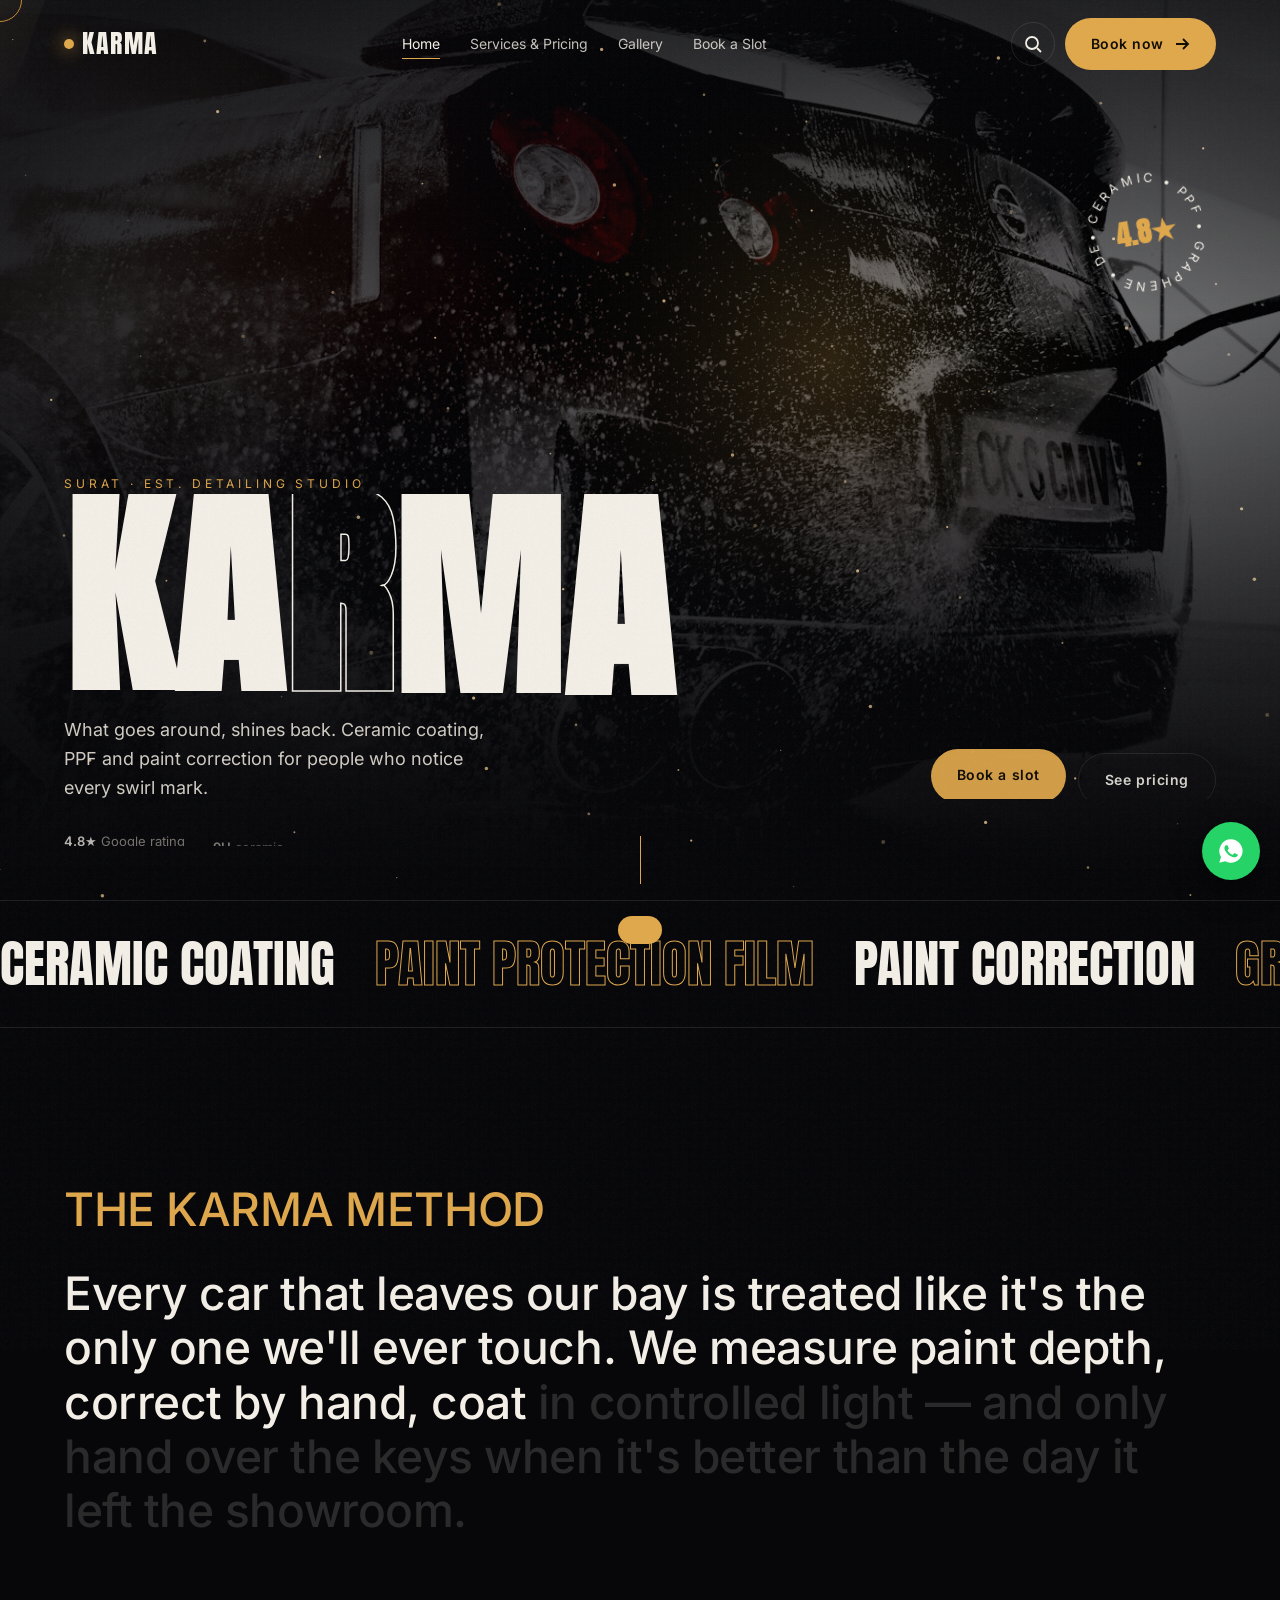
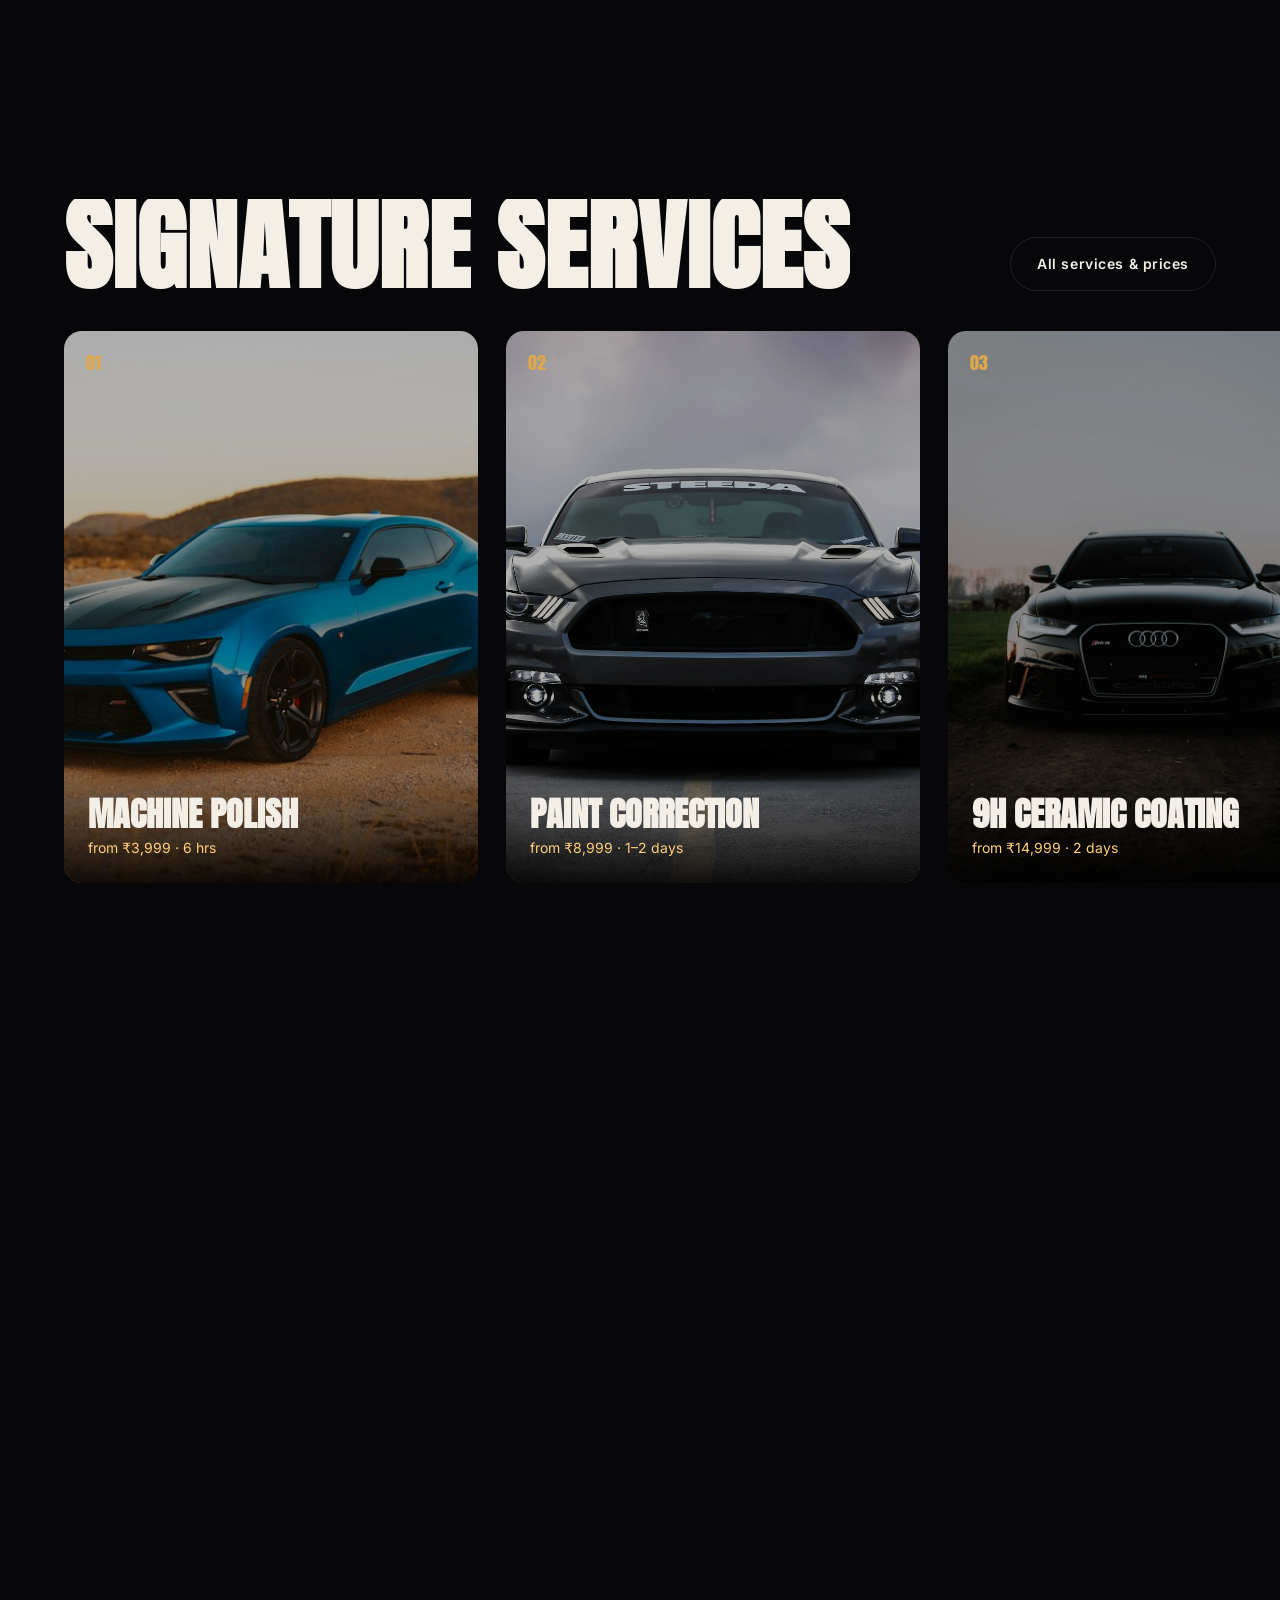
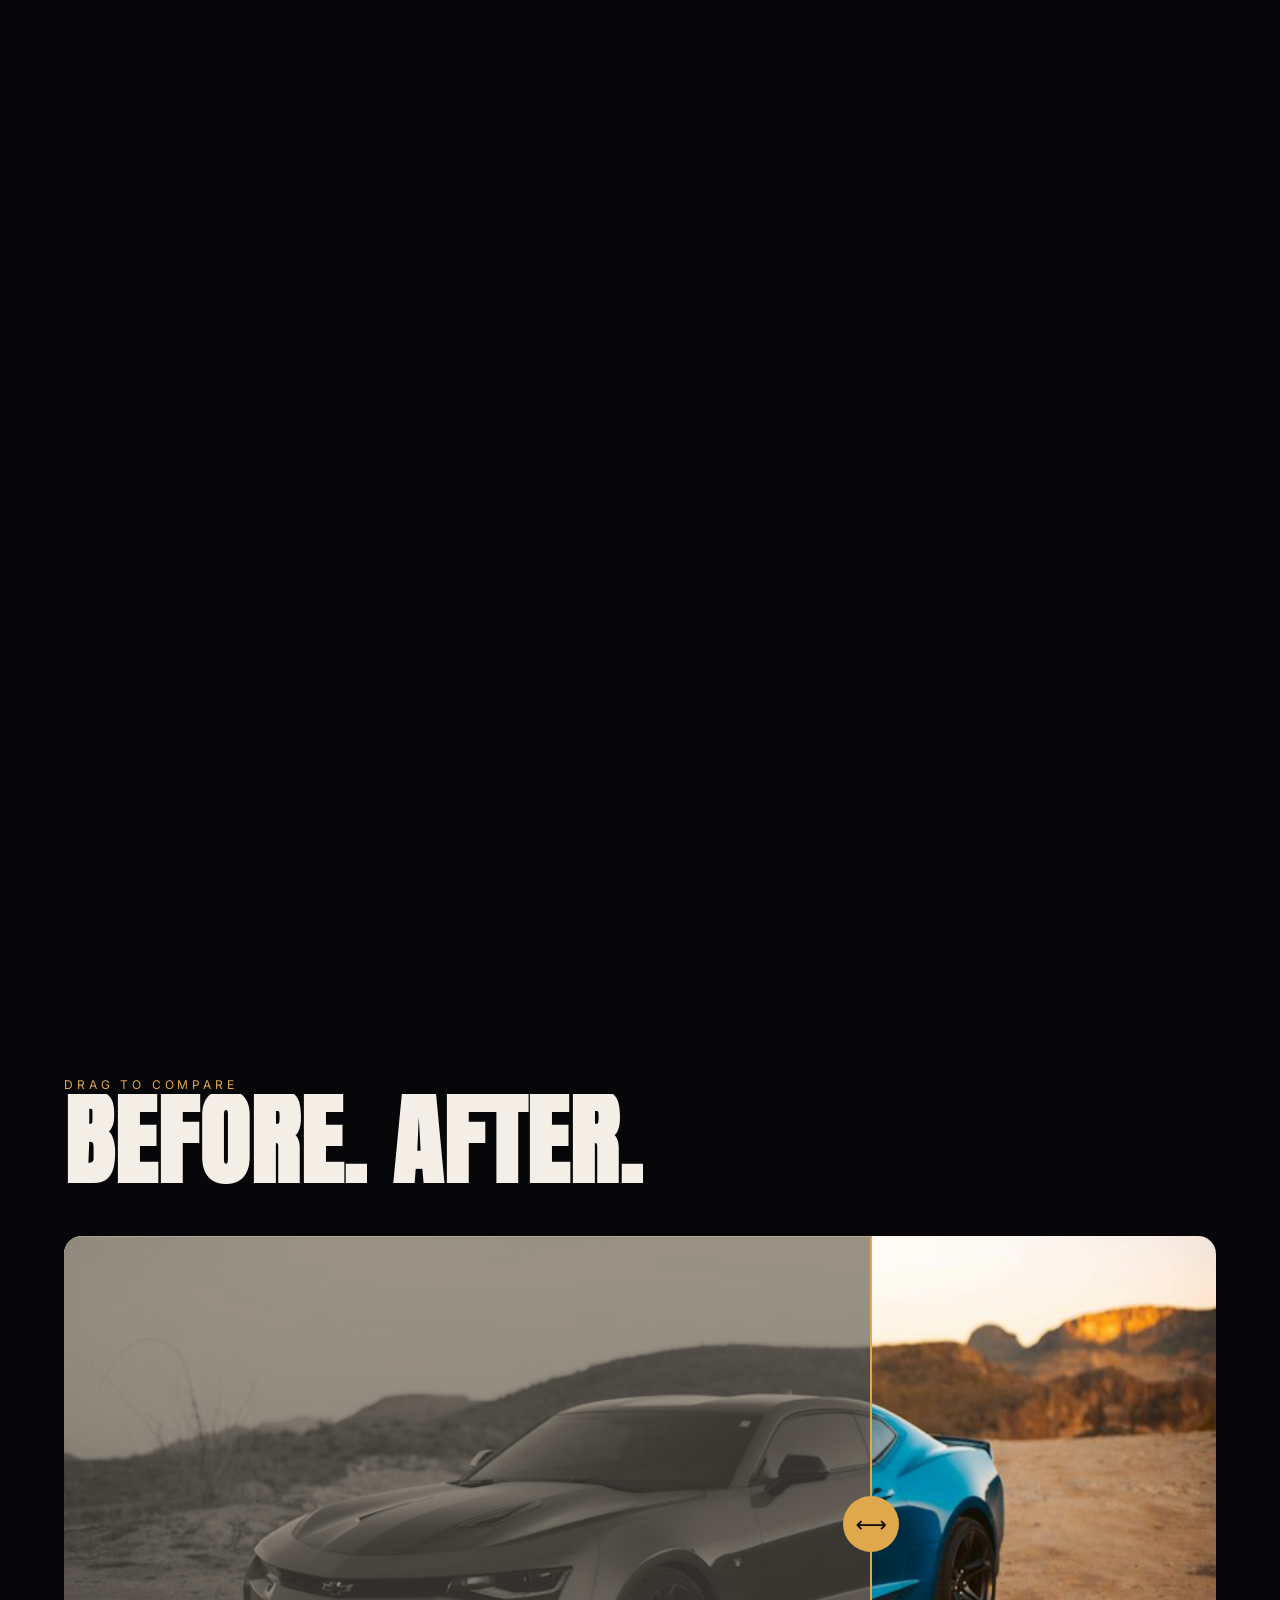
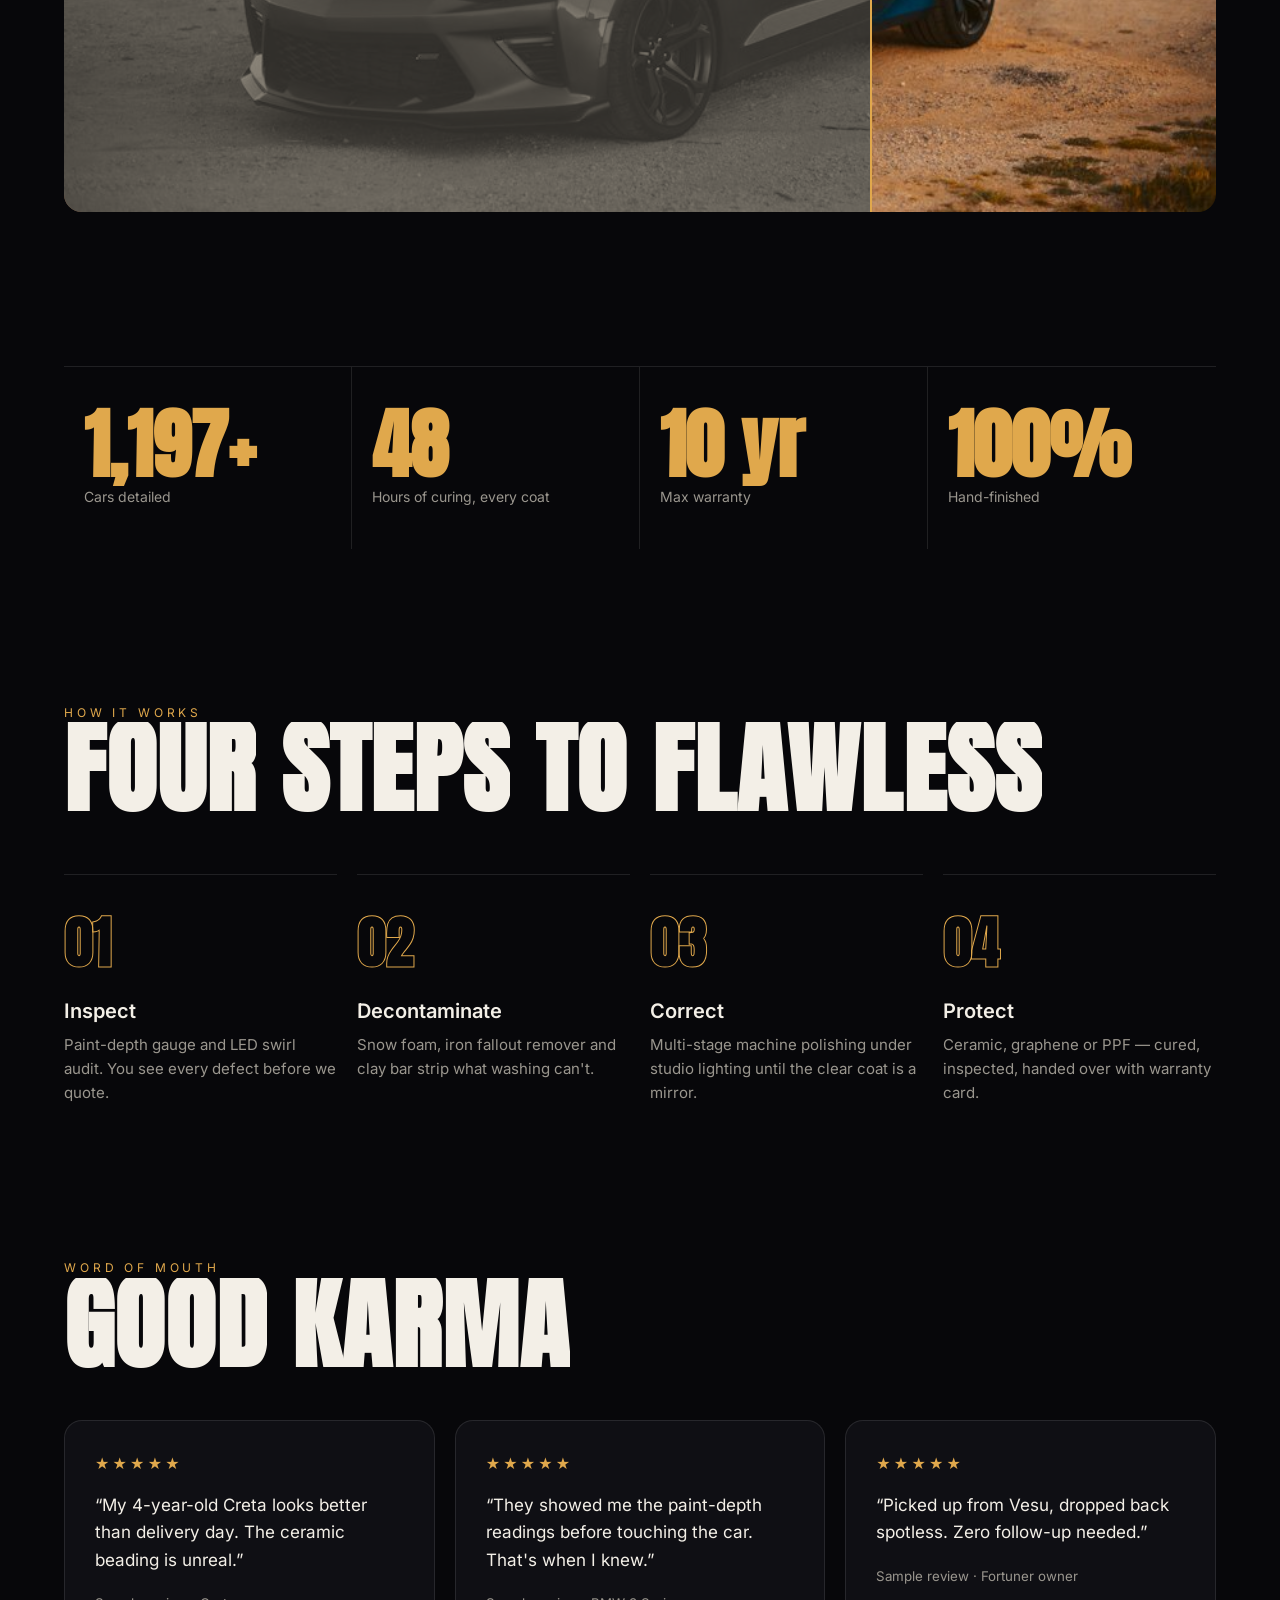
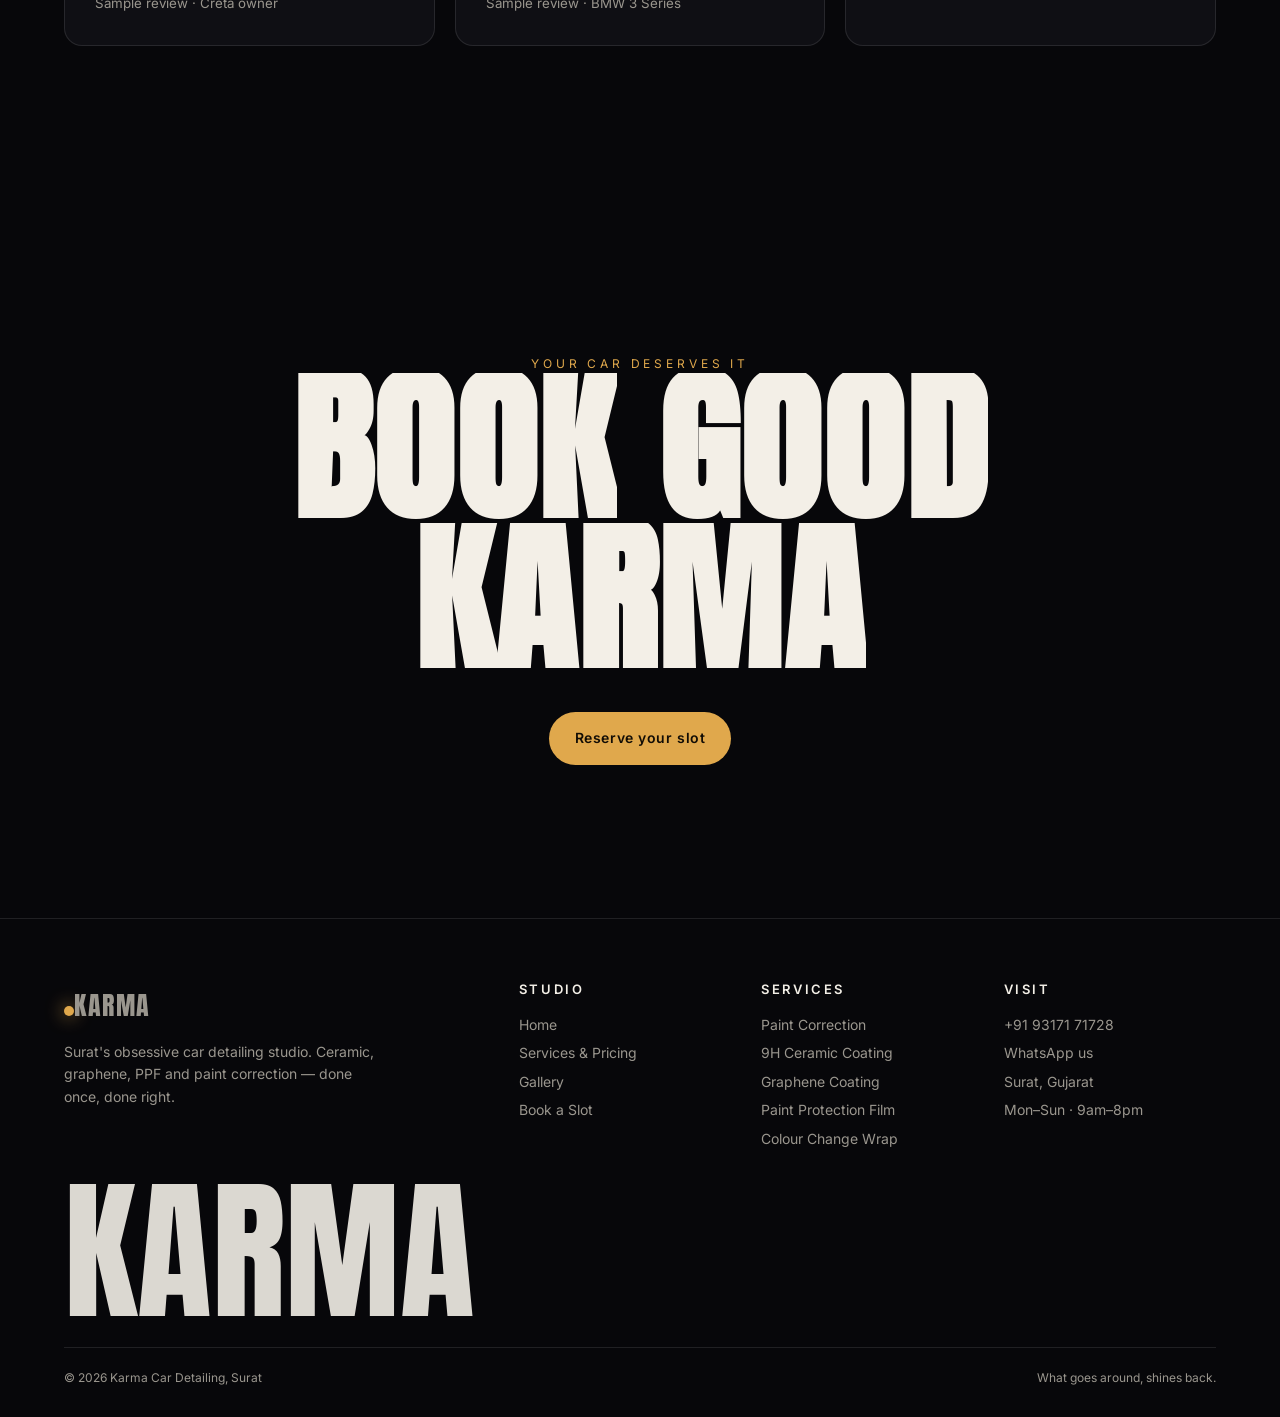
==== index.html @ 1003c15f "Karma Car Detailing demo site" ====
<!doctype html>
<html lang="en"><head><meta charset="utf-8"><meta name="viewport" content="width=device-width,initial-scale=1">
<title>Karma Car Detailing — Ceramic, PPF & Paint Correction in Surat</title>
<meta name="description" content="Surat's premium car detailing studio: ceramic & graphene coating, PPF, paint correction, interior deep clean. Book on WhatsApp.">
<link rel="preload" href="fonts/anton-400.woff2" as="font" type="font/woff2" crossorigin>
<link rel="stylesheet" href="css/style.css"></head>
<body>
<div class="loader"><div class="count">0</div><div class="bar"></div></div>
<main>
<section class="hero">
  <div class="hero-media"><img src="img/hero.jpg" alt="Car being foam-washed at Karma studio"></div>
  <canvas id="sweep"></canvas>
  <div class="badge"><svg viewBox="0 0 100 100"><defs><path id="c" d="M50 50m-38 0a38 38 0 1 1 76 0a38 38 0 1 1-76 0"/></defs><text font-size="9.4" letter-spacing="2.6" fill="#f3efe7"><textPath href="#c">• CERAMIC • PPF • GRAPHENE • DETAILING </textPath></text></svg><b>4.8★</b></div>
  <div class="hero-in">
    <div class="hero-tag"><span class="eyebrow">Surat · Est. Detailing Studio</span></div>
    <h1 class="display" aria-label="Karma"><span class="ch">K</span><span class="ch">A</span><span class="ch o">R</span><span class="ch">M</span><span class="ch">A</span></h1>
    <div class="hero-row">
      <div class="hero-tag"><p>What goes around, shines back. Ceramic coating, PPF and paint correction for people who notice every swirl mark.</p></div>
      <div class="hero-tag" style="display:flex;gap:12px;flex-wrap:wrap"><a class="btn" href="book.html"><span>Book a slot</span></a><a class="btn ghost" href="services.html"><span>See pricing</span></a></div>
    </div>
    <div class="meta hero-tag" style="margin-top:26px"><span><b>4.8★</b> Google rating</span><span><b>9H</b> ceramic</span><span><b>10-yr</b> PPF warranty</span><span><b>Pick-up</b> across Surat</span></div>
  </div>
  <div class="scrollcue"></div>
</section>

<div class="marq" aria-hidden="true"><div><span>Ceramic coating</span><span>Paint protection film</span><span>Paint correction</span><span>Graphene</span><span>Interior detail</span><span>Ceramic coating</span><span>Paint protection film</span><span>Paint correction</span><span>Graphene</span><span>Interior detail</span></div></div>

<section class="sec mani">
  <p class="eyebrow" style="margin-bottom:30px">The Karma method</p>
  <p id="mani">Every car that leaves our bay is treated like it's the only one we'll ever touch. We measure paint depth, correct by hand, coat in controlled light — and only hand over the keys when it's better than the day it left the showroom.</p>
</section>

<section class="hs" id="hs">
  <div class="hs-head"><h2 class="display h2 split">Signature services</h2><a class="btn ghost" href="services.html"><span>All services & prices</span></a></div>
  <div class="hs-track" id="track"></div>
</section>

<section class="sec">
  <p class="eyebrow">Drag to compare</p>
  <h2 class="display h2 split">Before. After.</h2>
  <div class="ba"><img src="img/s-polish.jpg" alt="After detailing"><img class="before" src="img/s-polish.jpg" alt="Before detailing"><span class="lb" style="left:18px">Before</span><span class="lb" style="right:18px">After</span><div class="handle"></div></div>
</section>

<section class="wrap"><div class="stats">
  <div><b data-count="1200" data-suf="+">0</b><span>Cars detailed</span></div>
  <div><b data-count="48" data-suf="">0</b><span>Hours of curing, every coat</span></div>
  <div><b data-count="10" data-suf=" yr">0</b><span>Max warranty</span></div>
  <div><b data-count="100" data-suf="%">0</b><span>Hand-finished</span></div>
</div></section>

<section class="sec">
  <p class="eyebrow">How it works</p><h2 class="display h2 split">Four steps to flawless</h2>
  <div class="steps">
    <div class="step"><b>01</b><h4>Inspect</h4><p>Paint-depth gauge and LED swirl audit. You see every defect before we quote.</p></div>
    <div class="step"><b>02</b><h4>Decontaminate</h4><p>Snow foam, iron fallout remover and clay bar strip what washing can't.</p></div>
    <div class="step"><b>03</b><h4>Correct</h4><p>Multi-stage machine polishing under studio lighting until the clear coat is a mirror.</p></div>
    <div class="step"><b>04</b><h4>Protect</h4><p>Ceramic, graphene or PPF — cured, inspected, handed over with warranty card.</p></div>
  </div>
</section>

<section class="sec" style="padding-top:0">
  <p class="eyebrow">Word of mouth</p><h2 class="display h2 split">Good karma</h2>
  <div class="revs">
    <div class="rev reveal"><div class="st">★★★★★</div><p>“My 4-year-old Creta looks better than delivery day. The ceramic beading is unreal.”</p><small>Sample review · Creta owner</small></div>
    <div class="rev reveal"><div class="st">★★★★★</div><p>“They showed me the paint-depth readings before touching the car. That's when I knew.”</p><small>Sample review · BMW 3 Series</small></div>
    <div class="rev reveal"><div class="st">★★★★★</div><p>“Picked up from Vesu, dropped back spotless. Zero follow-up needed.”</p><small>Sample review · Fortuner owner</small></div>
  </div>
</section>

<section class="sec cta"><p class="eyebrow">Your car deserves it</p><h2 class="display h2 split">Book good karma</h2><a class="btn" href="book.html"><span>Reserve your slot</span></a></section>
</main>
<script src="js/gsap.min.js"></script><script src="js/ScrollTrigger.min.js"></script><script src="js/lenis.min.js"></script><script src="js/app.js"></script>
<script>
// services track
$("#track").innerHTML = SVC.slice(2, 9).map((s, i) => `<a class="card" href="services.html#${s.id}"><img src="img/${s.img}.jpg" alt="${s.name}" loading="lazy"><span class="n">0${i + 1}</span><div class="cap"><h3>${s.name}</h3><div class="p">from ${inr(s.p[0])} · ${s.time}</div></div></a>`).join("");

// manifesto words light up on scroll
gsap.to(splitWords($("#mani")), { opacity: 1, stagger: .05, ease: "none", scrollTrigger: { trigger: "#mani", start: "top 80%", end: "bottom 45%", scrub: true } });
// process lines fill
$$(".step").forEach(s => gsap.to(s, { "--p": "100%", ease: "none", scrollTrigger: { trigger: s, start: "top 85%", end: "top 55%", scrub: true } }));
// horizontal pin on desktop
ScrollTrigger.matchMedia({ "(min-width:801px)": () => {
  const t = $("#track");
  gsap.to(t, { x: () => -(t.scrollWidth - innerWidth + 72), ease: "none", scrollTrigger: { trigger: "#hs", pin: true, scrub: 1, end: () => "+=" + t.scrollWidth, invalidateOnRefresh: true } });
}});

// light-sweep canvas: a moving specular beam + cursor-reactive spark field (deterministic seeds)
const cv = $("#sweep"), cx = cv.getContext("2d");
let W, H, mx = .65, my = .4; const P = [];
for (let i = 0; i < 90; i++) P.push({ x: (i * 97 % 100) / 100, y: (i * 61 % 100) / 100, s: .3 + (i * 37 % 10) / 10, v: .0004 + (i % 7) * .00012 });
const size = () => { W = cv.width = cv.offsetWidth * devicePixelRatio; H = cv.height = cv.offsetHeight * devicePixelRatio; };
size(); addEventListener("resize", size);
addEventListener("pointermove", e => { mx = e.clientX / innerWidth; my = e.clientY / innerHeight; });
let tt = 0, heroOn = true;
ScrollTrigger.create({ trigger: ".hero", start: "top top", end: "bottom top", onToggle: s => heroOn = s.isActive });
(function draw() {
  requestAnimationFrame(draw); if (!heroOn) return; tt += 1;
  cx.clearRect(0, 0, W, H);
  const bx = ((tt * .0025) % 1.6 - .3) * W; // beam sweeps across like a studio light bar
  const g = cx.createLinearGradient(bx - W * .15, 0, bx + W * .15, H * .3);
  g.addColorStop(0, "#0000"); g.addColorStop(.5, "#ffd99a30"); g.addColorStop(1, "#0000");
  cx.fillStyle = g; cx.save(); cx.translate(bx, 0); cx.transform(1, 0, -.35, 1, 0, 0); cx.fillRect(-W * .12, 0, W * .24, H); cx.restore();
  const r = cx.createRadialGradient(mx * W, my * H, 0, mx * W, my * H, W * .25);
  r.addColorStop(0, "#e0a84c33"); r.addColorStop(1, "#0000"); cx.fillStyle = r; cx.fillRect(0, 0, W, H);
  P.forEach(p => {
    p.y -= p.v; if (p.y < 0) p.y = 1;
    const dx = p.x - mx, dy = p.y - my, d = Math.hypot(dx, dy), push = d < .15 ? (.15 - d) * .02 : 0;
    p.x += dx / (d || 1) * push; if (p.x < 0 || p.x > 1) p.x = (p.x + 1) % 1;
    cx.fillStyle = `rgba(255,214,150,${.25 + .5 * Math.abs(Math.sin(tt * .02 + p.s * 9))})`;
    cx.beginPath(); cx.arc(p.x * W, p.y * H, p.s * 1.6 * devicePixelRatio, 0, 7); cx.fill();
  });
})();

// preloader → hero intro
const c = { v: 0 }, intro = gsap.timeline({ paused: true });
intro.to(".loader", { yPercent: -100, duration: 1, ease: "expo.inOut" })
  .to(".hero-media img", { scale: 1.05, duration: 2.2, ease: "expo.out" }, "<.2")
  .from(".hero h1 .ch", { yPercent: 110, duration: 1.3, stagger: .08, ease: "expo.out" }, "<.3")
  .from(".hero-tag>*", { yPercent: 120, opacity: 0, duration: 1, stagger: .1, ease: "expo.out" }, "<.4")
  .from(".badge", { scale: 0, rotate: -180, duration: 1.2, ease: "back.out(1.6)" }, "<.2");
let seen; try { seen = sessionStorage.k } catch {}
if (reduce || seen) { gsap.set(".loader", { display: "none" }); intro.progress(1); }
else gsap.to(c, { v: 100, duration: 1.6, ease: "power2.inOut", onUpdate: () => { $(".count").textContent = Math.round(c.v); $(".bar").style.width = c.v + "%"; }, onComplete: () => { try { sessionStorage.k = 1 } catch {} intro.play(); } });
// scroll: hero parallax + title split apart
gsap.to(".hero-media img", { yPercent: 18, ease: "none", scrollTrigger: { trigger: ".hero", start: "top top", end: "bottom top", scrub: true } });
gsap.to(".hero h1 .ch", { y: i => -innerHeight * (.04 + i * .03), ease: "none", scrollTrigger: { trigger: ".hero", start: "top top", end: "bottom top", scrub: true } });
</script>
</body></html>
---- css/style.css ----
@font-face{font-family:Anton;src:url(../fonts/anton-400.woff2) format("woff2");font-display:swap}
@font-face{font-family:Inter;src:url(../fonts/inter-400.woff2) format("woff2");font-weight:400;font-display:swap}
@font-face{font-family:Inter;src:url(../fonts/inter-500.woff2) format("woff2");font-weight:500;font-display:swap}
@font-face{font-family:Inter;src:url(../fonts/inter-600.woff2) format("woff2");font-weight:600;font-display:swap}
:root{--bg:#07070a;--bg2:#0f0f14;--line:#ffffff1a;--ink:#f3efe7;--mute:#9a968e;--gold:#e0a84c;--gold2:#ffcf7a;--r:18px;--pad:clamp(16px,5vw,72px)}
*{box-sizing:border-box;margin:0;padding:0}
html{overflow-x:clip;background:var(--bg)}
body{background:var(--bg);color:var(--ink);font:400 16px/1.6 Inter,system-ui,sans-serif;-webkit-font-smoothing:antialiased}
a{color:inherit;text-decoration:none}img{display:block;max-width:100%}
button,input,select,textarea{font:inherit;color:inherit}
.display{font-family:Anton,Impact,sans-serif;text-transform:uppercase;line-height:.9;letter-spacing:.01em}
.eyebrow{font-size:12px;letter-spacing:.32em;text-transform:uppercase;color:var(--gold)}
.gold{color:var(--gold)}
.wrap{padding:0 var(--pad)}
section{position:relative}
.sec{padding:clamp(80px,12vw,160px) var(--pad)}
.h2{font-size:clamp(44px,8vw,120px)}
/* grain */
body:after{content:"";position:fixed;inset:-50%;pointer-events:none;z-index:90;opacity:.06;background-image:url("data:image/svg+xml,%3Csvg xmlns='http://www.w3.org/2000/svg' width='160' height='160'%3E%3Cfilter id='n'%3E%3CfeTurbulence baseFrequency='.9' numOctaves='2'/%3E%3C/filter%3E%3Crect width='100%25' height='100%25' filter='url(%23n)'/%3E%3C/svg%3E");animation:grain 1s steps(4) infinite}
@keyframes grain{25%{transform:translate(-3%,2%)}50%{transform:translate(2%,-3%)}75%{transform:translate(-2%,-1%)}}
/* preloader */
.loader{position:fixed;inset:0;z-index:200;background:var(--bg);display:grid;place-items:center}
.loader .count{font-family:Anton;font-size:clamp(80px,18vw,240px);color:var(--gold)}
.loader .bar{position:absolute;left:0;bottom:0;height:3px;width:0;background:var(--gold)}
/* cursor */
.cursor{position:fixed;left:0;top:0;width:44px;height:44px;margin:-22px 0 0 -22px;border:1px solid var(--gold);border-radius:50%;pointer-events:none;z-index:150;transition:width .3s,height .3s,margin .3s,background .3s;mix-blend-mode:difference}
.cursor.big{width:90px;height:90px;margin:-45px 0 0 -45px;background:var(--gold)}
@media (hover:none){.cursor{display:none}}
/* header */
.hdr{position:fixed;inset:0 0 auto;z-index:100;display:flex;align-items:center;justify-content:space-between;padding:18px var(--pad);transition:background .4s,padding .4s}
.hdr.solid{background:#07070acc;backdrop-filter:blur(14px);padding-top:12px;padding-bottom:12px;border-bottom:1px solid var(--line)}
.logo{font-family:Anton;font-size:26px;letter-spacing:.06em;display:flex;gap:8px;align-items:center}
.logo i{display:inline-block;width:10px;height:10px;border-radius:50%;background:var(--gold);box-shadow:0 0 18px var(--gold)}
.nav{display:flex;gap:30px;font-size:14px}
.nav a{position:relative;opacity:.8}.nav a:hover,.nav a.on{opacity:1}
.nav a:after{content:"";position:absolute;left:0;bottom:-4px;height:1px;width:100%;background:var(--gold);transform:scaleX(0);transform-origin:right;transition:transform .4s}
.nav a:hover:after,.nav a.on:after{transform:scaleX(1);transform-origin:left}
.hdr-r{display:flex;gap:10px;align-items:center}
.icon-btn{width:44px;height:44px;border-radius:50%;border:1px solid var(--line);background:none;display:grid;place-items:center;cursor:pointer;transition:border-color .3s}
.icon-btn:hover{border-color:var(--gold)}
.btn{display:inline-flex;align-items:center;gap:10px;padding:15px 26px;border-radius:99px;background:var(--gold);color:#120d05;font-weight:600;font-size:14px;letter-spacing:.04em;border:0;cursor:pointer;position:relative;overflow:hidden;white-space:nowrap}
.btn:before{content:"";position:absolute;inset:0;background:var(--ink);transform:translateY(101%);transition:transform .45s cubic-bezier(.7,0,.2,1);border-radius:inherit}
.btn:hover:before{transform:none}.btn span,.btn svg{position:relative}
.btn.ghost{background:none;color:var(--ink);border:1px solid var(--line)}
.btn.ghost:before{background:var(--gold)}.btn.ghost:hover{color:#120d05}
.burger{display:none}
@media(max-width:900px){.nav,.hdr-r .btn{display:none}.burger{display:grid}}
/* mobile menu */
.menu{position:fixed;inset:0;z-index:120;background:var(--bg2);clip-path:circle(0 at calc(100% - 40px) 40px);transition:clip-path .8s cubic-bezier(.7,0,.2,1);display:flex;flex-direction:column;justify-content:center;padding:var(--pad);gap:6px}
.menu.open{clip-path:circle(150% at calc(100% - 40px) 40px)}
.menu a{font-family:Anton;font-size:clamp(48px,13vw,90px);text-transform:uppercase;line-height:1.05}
.menu a:hover{color:var(--gold)}
.menu .x{position:absolute;top:18px;right:var(--pad)}
/* search */
.search{position:fixed;inset:0;z-index:130;background:#07070af2;backdrop-filter:blur(10px);display:none;padding:12vh var(--pad) 40px}
.search.open{display:block}
.search input{width:100%;background:none;border:0;border-bottom:1px solid var(--gold);font-family:Anton;font-size:clamp(32px,6vw,72px);text-transform:uppercase;padding:10px 0;outline:0}
.search ul{list-style:none;margin-top:30px;max-height:60vh;overflow:auto}
.search li a{display:flex;justify-content:space-between;gap:20px;padding:18px 0;border-bottom:1px solid var(--line)}
.search li a:hover,.search li a.sel{color:var(--gold)}
.search small{color:var(--mute)}
.search .x{position:absolute;top:24px;right:var(--pad)}
/* hero */
.hero{height:100svh;min-height:640px;overflow:hidden;display:flex;align-items:flex-end;padding:0 var(--pad) clamp(28px,6vh,64px)}
.hero-media{position:absolute;inset:0}
.hero-media img{width:100%;height:100%;object-fit:cover;transform:scale(1.25);filter:grayscale(.4) brightness(.55) contrast(1.15)}
.hero-media:after{content:"";position:absolute;inset:0;background:linear-gradient(180deg,#07070a99,transparent 35%,#07070a 98%),radial-gradient(ellipse at 70% 40%,transparent,#07070acc 75%)}
#sweep{position:absolute;inset:0;width:100%;height:100%;mix-blend-mode:screen;pointer-events:none}
.hero-in{position:relative;width:100%}
.hero h1{font-size:clamp(64px,17.5vw,300px);display:flex;overflow:hidden}
.hero h1 .ch{display:inline-block}
.hero h1 .ch.o{-webkit-text-stroke:1.5px var(--ink);color:transparent}
.hero-row{display:flex;justify-content:space-between;align-items:flex-end;gap:30px;flex-wrap:wrap;margin-top:18px}
.hero-row p{max-width:440px;color:#d8d3ca;font-size:clamp(15px,1.4vw,18px)}
.hero-tag{overflow:hidden}.hero-tag>*{display:block}
.badge{position:absolute;right:var(--pad);top:18vh;width:140px;height:140px}
.badge svg{width:100%;height:100%;animation:spin 14s linear infinite}
.badge b{position:absolute;inset:0;display:grid;place-items:center;font-family:Anton;font-size:30px;color:var(--gold)}
@keyframes spin{to{transform:rotate(360deg)}}
.scrollcue{position:absolute;left:50%;bottom:16px;width:1px;height:48px;background:var(--line);overflow:hidden}
.scrollcue:after{content:"";position:absolute;inset:0;background:var(--gold);animation:cue 1.8s infinite}
@keyframes cue{0%{transform:translateY(-100%)}100%{transform:translateY(100%)}}
.meta{display:flex;gap:28px;font-size:13px;color:var(--mute);flex-wrap:wrap}
.meta b{color:var(--ink);font-weight:600}
@media(max-width:700px){.badge{width:96px;height:96px;top:14vh}.badge b{font-size:20px}}
/* marquee */
.marq{border-block:1px solid var(--line);overflow:hidden;padding:22px 0;white-space:nowrap}
.marq div{display:inline-flex;gap:40px;font-family:Anton;font-size:clamp(28px,4vw,56px);text-transform:uppercase;animation:mq 30s linear infinite}
.marq div span:nth-child(even){color:transparent;-webkit-text-stroke:1px var(--gold)}
@keyframes mq{to{transform:translateX(-50%)}}
/* split text */
.split .w{display:inline-block;overflow:hidden;vertical-align:top}.split .w>span{display:inline-block}
/* manifesto */
.mani p{font-size:clamp(26px,3.6vw,54px);line-height:1.18;max-width:1200px;font-weight:500;letter-spacing:-.01em}
.mani .w>span{opacity:.15}
/* horizontal services */
.hs{height:100svh;overflow:hidden;display:flex;flex-direction:column;justify-content:center}
.hs-track{display:flex;gap:28px;padding-left:var(--pad);width:max-content}
.card{width:min(78vw,420px,46vh);flex:none;border-radius:var(--r);overflow:hidden;position:relative;aspect-ratio:3/4;background:var(--bg2)}
.card img{width:100%;height:100%;object-fit:cover;transition:transform 1s cubic-bezier(.2,.7,.2,1);filter:brightness(.7)}
.card:hover img{transform:scale(1.08)}
.card .cap{position:absolute;inset:auto 0 0;padding:24px;background:linear-gradient(transparent,#000d)}
.card h3{font-family:Anton;font-size:34px;text-transform:uppercase;line-height:1}
.card .n{position:absolute;top:18px;left:22px;font-family:Anton;color:var(--gold);font-size:18px}
.card .p{color:var(--gold2);font-size:14px;margin-top:6px}
.hs-head{display:flex;justify-content:space-between;align-items:flex-end;padding:0 var(--pad) 40px;gap:20px;flex-wrap:wrap}
@media(max-width:800px){.hs{height:auto;padding:90px 0}.hs-track{overflow-x:auto;scroll-snap-type:x mandatory;width:auto;padding-right:var(--pad)}.card{scroll-snap-align:start}}
/* before after */
.ba{position:relative;border-radius:var(--r);overflow:hidden;aspect-ratio:16/8;user-select:none;cursor:ew-resize;margin-top:50px}
.ba img{position:absolute;inset:0;width:100%;height:100%;object-fit:cover}
.ba .before{filter:grayscale(1) brightness(.55) contrast(.7) sepia(.35) blur(.6px);clip-path:inset(0 calc(100% - var(--x,50%)) 0 0)}
.ba .handle{position:absolute;top:0;bottom:0;left:var(--x,50%);width:2px;background:var(--gold)}
.ba .handle:after{content:"⟷";position:absolute;top:50%;left:50%;transform:translate(-50%,-50%);width:56px;height:56px;border-radius:50%;background:var(--gold);color:#120d05;display:grid;place-items:center;font-size:22px}
.ba .lb{position:absolute;top:18px;padding:6px 14px;border-radius:99px;background:#000a;font-size:12px;letter-spacing:.2em;text-transform:uppercase}
@media(max-width:700px){.ba{aspect-ratio:4/3}}
/* stats */
.stats{display:grid;grid-template-columns:repeat(4,1fr);border-top:1px solid var(--line)}
.stats div{padding:40px 20px;border-right:1px solid var(--line)}
.stats div:last-child{border:0}
.stats b{font-family:Anton;font-size:clamp(48px,6vw,96px);display:block;line-height:1;color:var(--gold)}
.stats span{color:var(--mute);font-size:14px}
@media(max-width:800px){.stats{grid-template-columns:1fr 1fr}.stats div:nth-child(2){border-right:0}}
/* process */
.steps{display:grid;grid-template-columns:repeat(4,1fr);gap:20px;margin-top:60px}
.step{border-top:1px solid var(--line);padding-top:24px;position:relative}
.step:before{content:"";position:absolute;top:-1px;left:0;height:1px;width:var(--p,0%);background:var(--gold)}
.step b{font-family:Anton;font-size:56px;color:transparent;-webkit-text-stroke:1px var(--gold)}
.step h4{font-size:20px;margin:6px 0}.step p{color:var(--mute);font-size:15px}
@media(max-width:900px){.steps{grid-template-columns:1fr 1fr}}@media(max-width:520px){.steps{grid-template-columns:1fr}}
/* reviews */
.revs{display:grid;grid-template-columns:repeat(3,1fr);gap:20px;margin-top:50px}
.rev{background:var(--bg2);border:1px solid var(--line);border-radius:var(--r);padding:30px}
.rev .st{color:var(--gold);letter-spacing:.2em}.rev p{margin:16px 0;font-size:17px}.rev small{color:var(--mute)}
@media(max-width:900px){.revs{grid-template-columns:1fr}}
/* cta */
.cta{text-align:center;overflow:hidden}
.cta .h2{font-size:clamp(56px,13vw,220px)}
.cta .btn{margin-top:40px}
/* footer */
.ftr{border-top:1px solid var(--line);padding:60px var(--pad) 30px;display:grid;grid-template-columns:2fr 1fr 1fr 1fr;gap:30px;font-size:14px;color:var(--mute)}
.ftr h5{color:var(--ink);font-size:13px;letter-spacing:.2em;text-transform:uppercase;margin-bottom:14px}
.ftr a{display:block;margin:6px 0}.ftr a:hover{color:var(--gold)}
.ftr .big{font-family:Anton;font-size:clamp(60px,12vw,180px);color:var(--ink);line-height:.85;grid-column:1/-1;opacity:.9}
.ftr .bot{grid-column:1/-1;display:flex;justify-content:space-between;flex-wrap:wrap;gap:10px;border-top:1px solid var(--line);padding-top:20px;font-size:12px}
@media(max-width:800px){.ftr{grid-template-columns:1fr 1fr}}
/* page hero */
.phero{padding:clamp(140px,22vh,220px) var(--pad) 60px}
.phero h1{font-size:clamp(60px,13vw,200px)}
.phero p{max-width:560px;color:var(--mute);margin-top:20px;font-size:18px}
/* services page */
.tools{display:flex;gap:12px;flex-wrap:wrap;align-items:center;margin-bottom:40px}
.chip{padding:10px 18px;border-radius:99px;border:1px solid var(--line);background:none;cursor:pointer;font-size:14px;transition:.3s}
.chip.on,.chip:hover{background:var(--gold);color:#120d05;border-color:var(--gold)}
.tools .grow{flex:1}
.field{background:var(--bg2);border:1px solid var(--line);border-radius:12px;padding:14px 16px;width:100%;outline:0;transition:border-color .3s}
.field:focus{border-color:var(--gold)}
.svc{display:grid;grid-template-columns:120px 1.2fr 2fr auto;gap:30px;align-items:center;padding:30px 0;border-bottom:1px solid var(--line);position:relative}
.svc img{width:120px;height:90px;object-fit:cover;border-radius:10px}
.svc h3{font-family:Anton;font-size:clamp(28px,3vw,42px);text-transform:uppercase;line-height:1}
.svc .tag{font-size:12px;color:var(--gold);letter-spacing:.2em;text-transform:uppercase}
.svc p{color:var(--mute);font-size:15px}
.svc .pr{text-align:right}.svc .pr b{font-family:Anton;font-size:30px;display:block}
.svc .pr small{color:var(--mute);font-size:12px}
@media(max-width:800px){.svc{grid-template-columns:90px 1fr}.svc img{width:90px;height:90px}.svc p,.svc .pr{grid-column:1/-1;text-align:left}}
.sizes{display:inline-flex;border:1px solid var(--line);border-radius:99px;padding:4px}
.sizes button{border:0;background:none;padding:8px 16px;border-radius:99px;cursor:pointer;font-size:13px}
.sizes button.on{background:var(--ink);color:var(--bg)}
.empty{padding:40px 0;color:var(--mute);display:none}
/* packages */
.pk{display:grid;grid-template-columns:repeat(3,1fr);gap:20px;margin-top:50px}
.pkg{border:1px solid var(--line);border-radius:var(--r);padding:34px;background:var(--bg2);display:flex;flex-direction:column;gap:14px}
.pkg.hot{border-color:var(--gold);background:linear-gradient(160deg,#2a1d0a,var(--bg2) 60%)}
.pkg h3{font-family:Anton;font-size:40px;text-transform:uppercase}
.pkg b{font-family:Anton;font-size:52px;color:var(--gold);line-height:1}
.pkg ul{list-style:none;color:var(--mute);font-size:15px;flex:1}.pkg li{padding:8px 0;border-bottom:1px solid var(--line)}
.pkg li:before{content:"✦ ";color:var(--gold)}
@media(max-width:900px){.pk{grid-template-columns:1fr}}
/* gallery */
.gal{columns:3 320px;column-gap:16px}
.gal figure{break-inside:avoid;margin-bottom:16px;border-radius:14px;overflow:hidden;position:relative;cursor:zoom-in}
.gal img{width:100%;transition:transform .8s}.gal figure:hover img{transform:scale(1.05)}
.gal figcaption{position:absolute;left:14px;bottom:12px;font-size:12px;letter-spacing:.2em;text-transform:uppercase;background:#000a;padding:5px 12px;border-radius:99px}
.lb{position:fixed;inset:0;z-index:140;background:#000e;display:none;place-items:center;padding:20px}
.lb.open{display:grid}.lb img{max-height:86vh;border-radius:12px}
.lb .x{position:absolute;top:20px;right:20px}
/* booking */
.book{display:grid;grid-template-columns:1.4fr 1fr;gap:40px;align-items:start}
.panel{background:var(--bg2);border:1px solid var(--line);border-radius:var(--r);padding:clamp(22px,3vw,40px)}
.prog{display:flex;gap:8px;margin-bottom:30px}.prog i{flex:1;height:3px;background:var(--line);border-radius:3px;transition:background .4s}.prog i.on{background:var(--gold)}
.stepx{display:none}.stepx.on{display:block;animation:fade .5s}
@keyframes fade{from{opacity:0;transform:translateY(14px)}}
.opts{display:grid;grid-template-columns:repeat(auto-fill,minmax(180px,1fr));gap:12px;margin:20px 0}
.opt{border:1px solid var(--line);border-radius:14px;padding:18px;cursor:pointer;transition:.3s;text-align:left;background:none}
.opt:hover{border-color:var(--gold)}.opt.on{border-color:var(--gold);background:#e0a84c1a}
.opt b{display:block;font-size:16px}.opt small{color:var(--mute)}
.grid2{display:grid;grid-template-columns:1fr 1fr;gap:14px;margin:20px 0}
.grid2 label{font-size:13px;color:var(--mute);display:flex;flex-direction:column;gap:6px}
.grid2 .full{grid-column:1/-1}
@media(max-width:900px){.book{grid-template-columns:1fr}.grid2{grid-template-columns:1fr}}
.sum{position:sticky;top:100px}
.sum .row{display:flex;justify-content:space-between;padding:12px 0;border-bottom:1px solid var(--line);font-size:15px;gap:10px}
.sum .tot{font-family:Anton;font-size:56px;color:var(--gold);line-height:1;margin-top:20px}
.nav-b{display:flex;justify-content:space-between;margin-top:20px;gap:10px}
.err{color:#ff7b6b;font-size:13px;min-height:20px}
.toast{position:fixed;left:50%;bottom:24px;transform:translate(-50%,calc(100% + 40px));background:var(--gold);color:#120d05;padding:14px 22px;border-radius:99px;font-weight:600;z-index:160;transition:transform .5s}
.toast.on{transform:translate(-50%,0)}
.wa{position:fixed;right:20px;bottom:20px;z-index:95;width:58px;height:58px;border-radius:50%;background:#25d366;display:grid;place-items:center;box-shadow:0 10px 30px #0008}
.reveal{opacity:0;transform:translateY(40px)}
@media (prefers-reduced-motion:reduce){*{animation:none!important}.reveal{opacity:1;transform:none}}
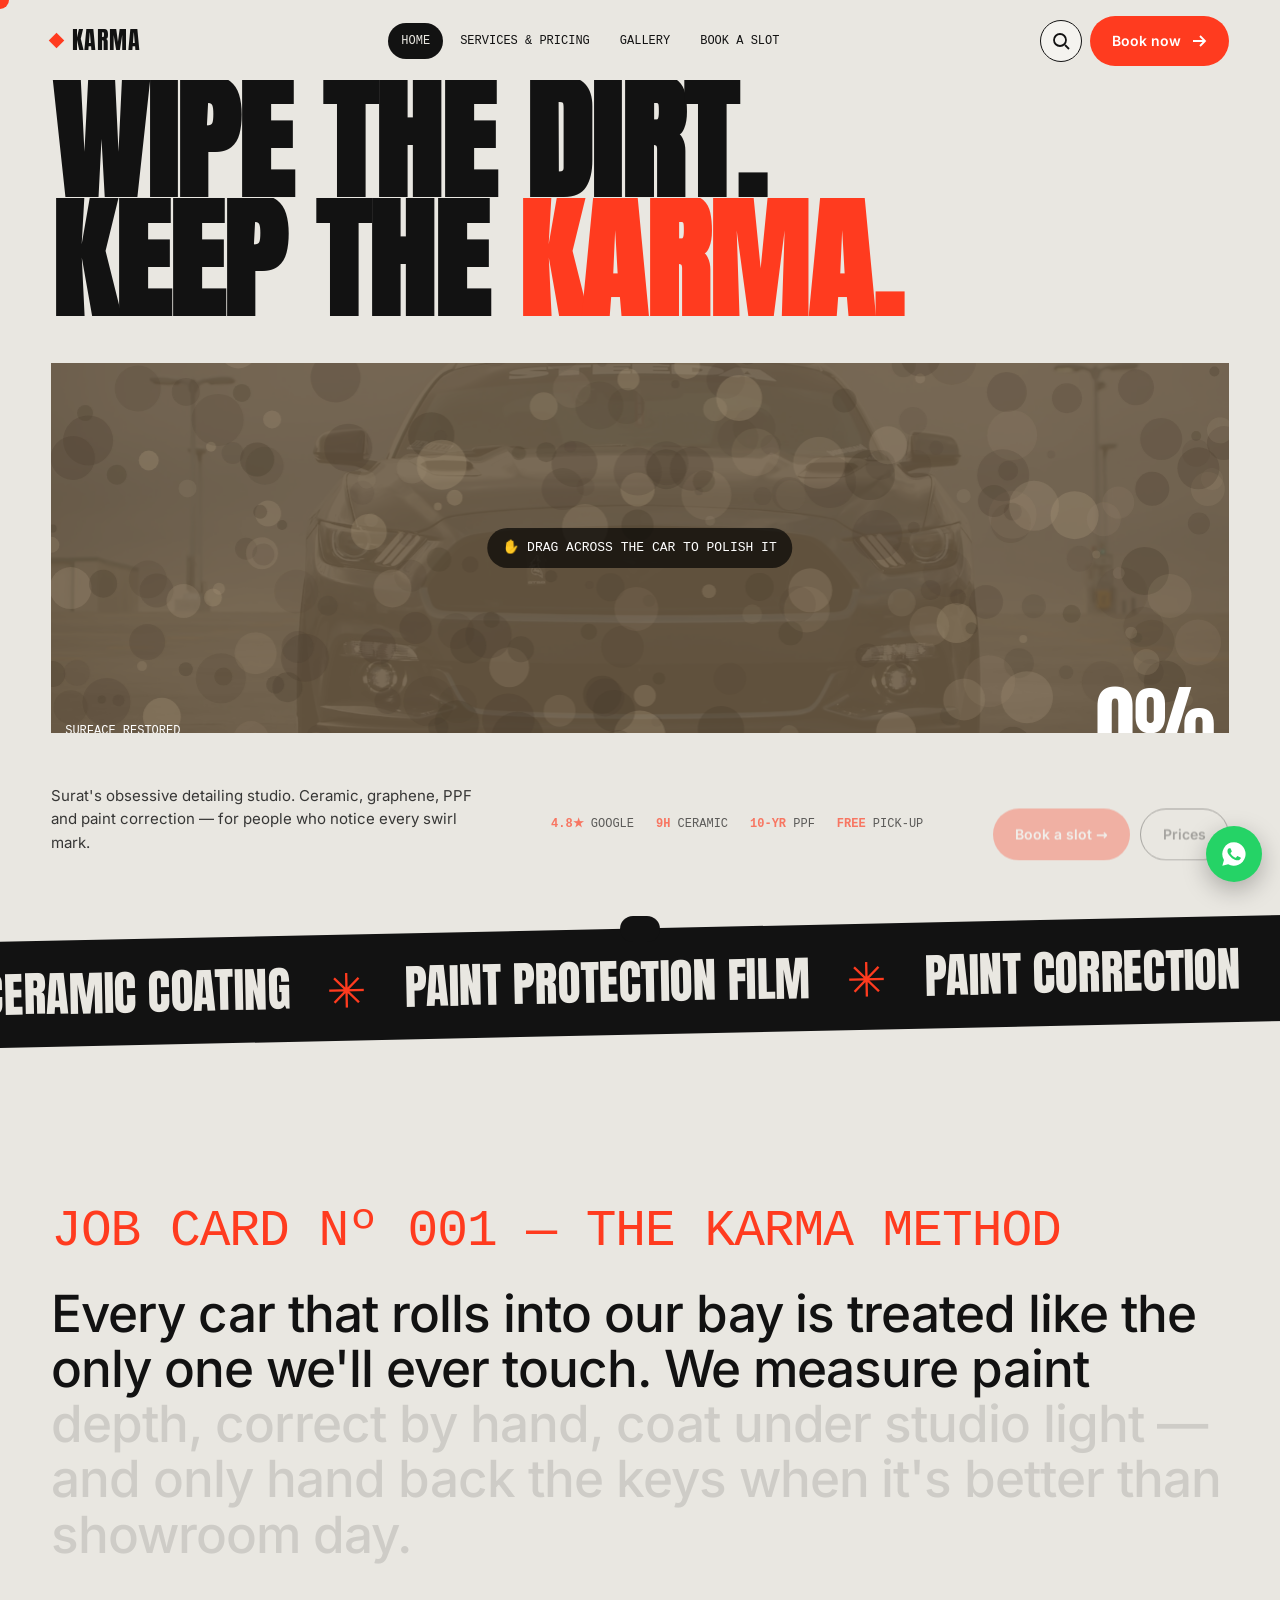
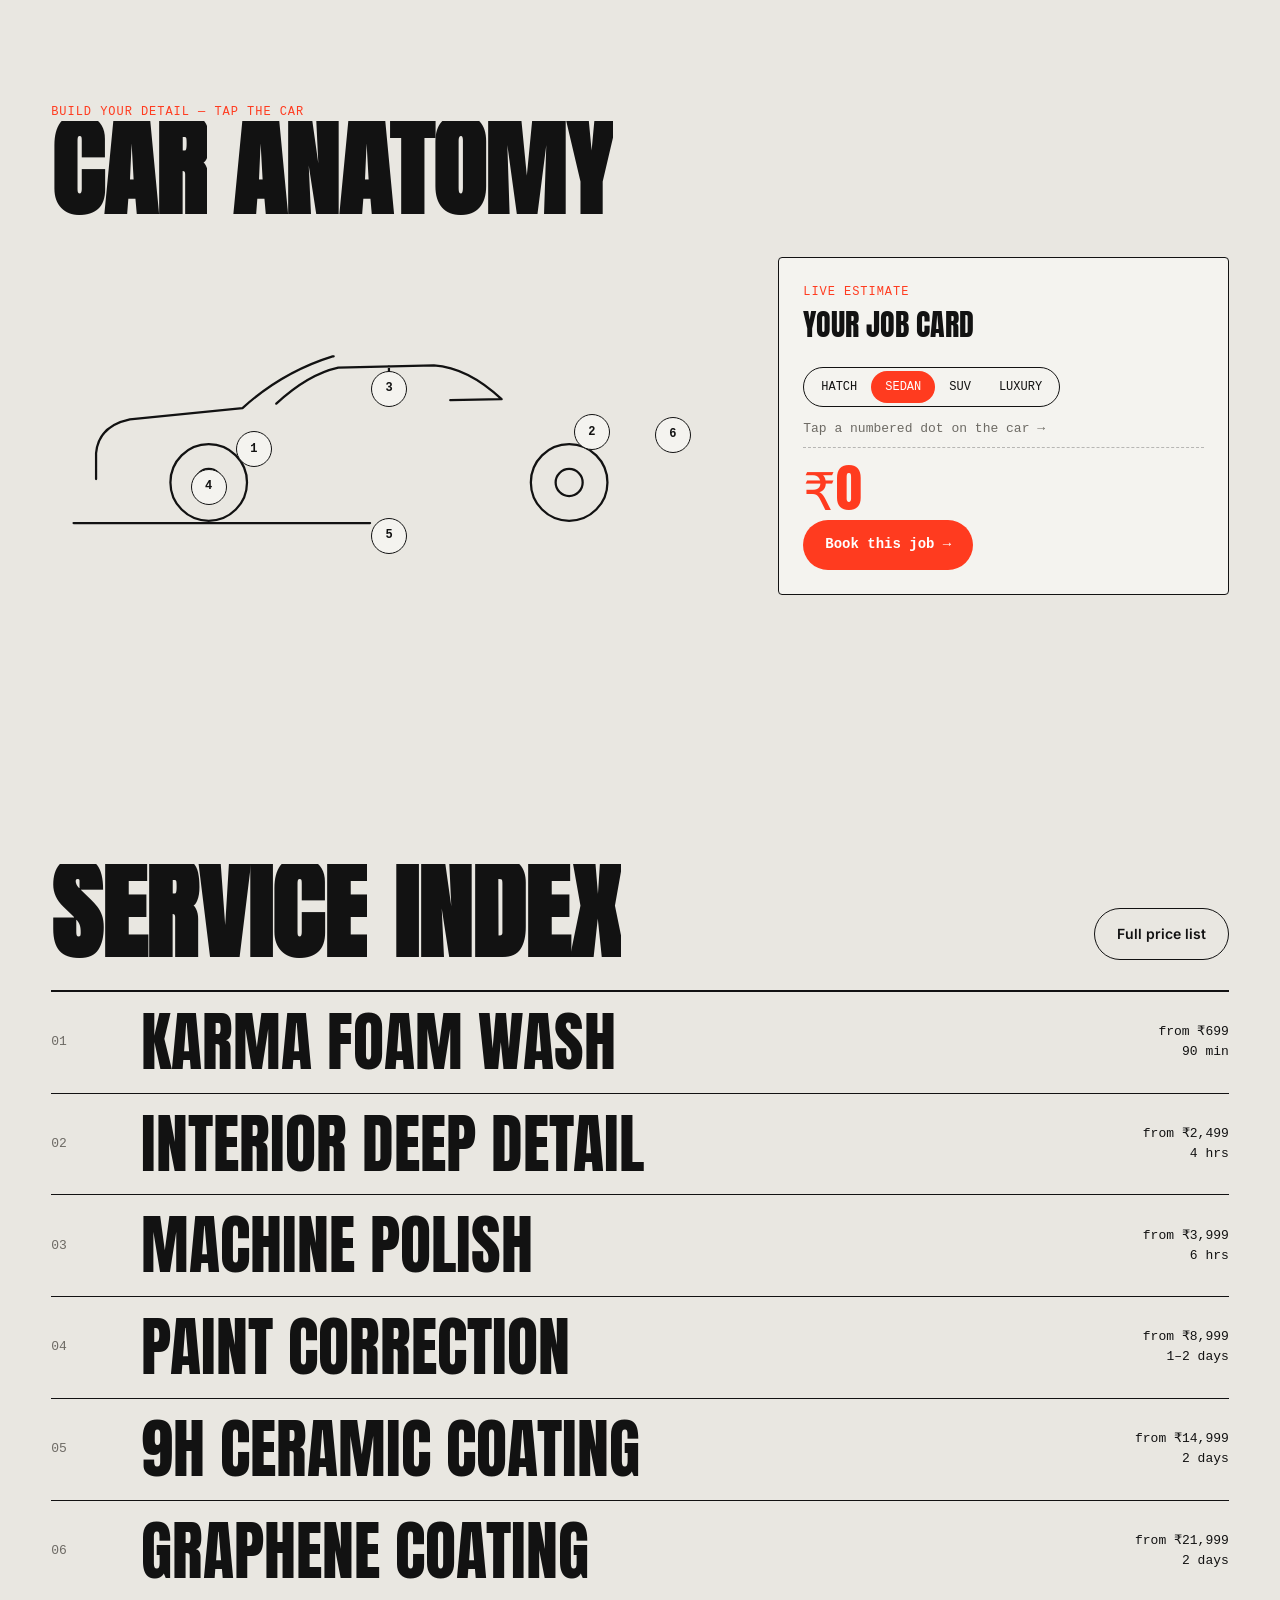
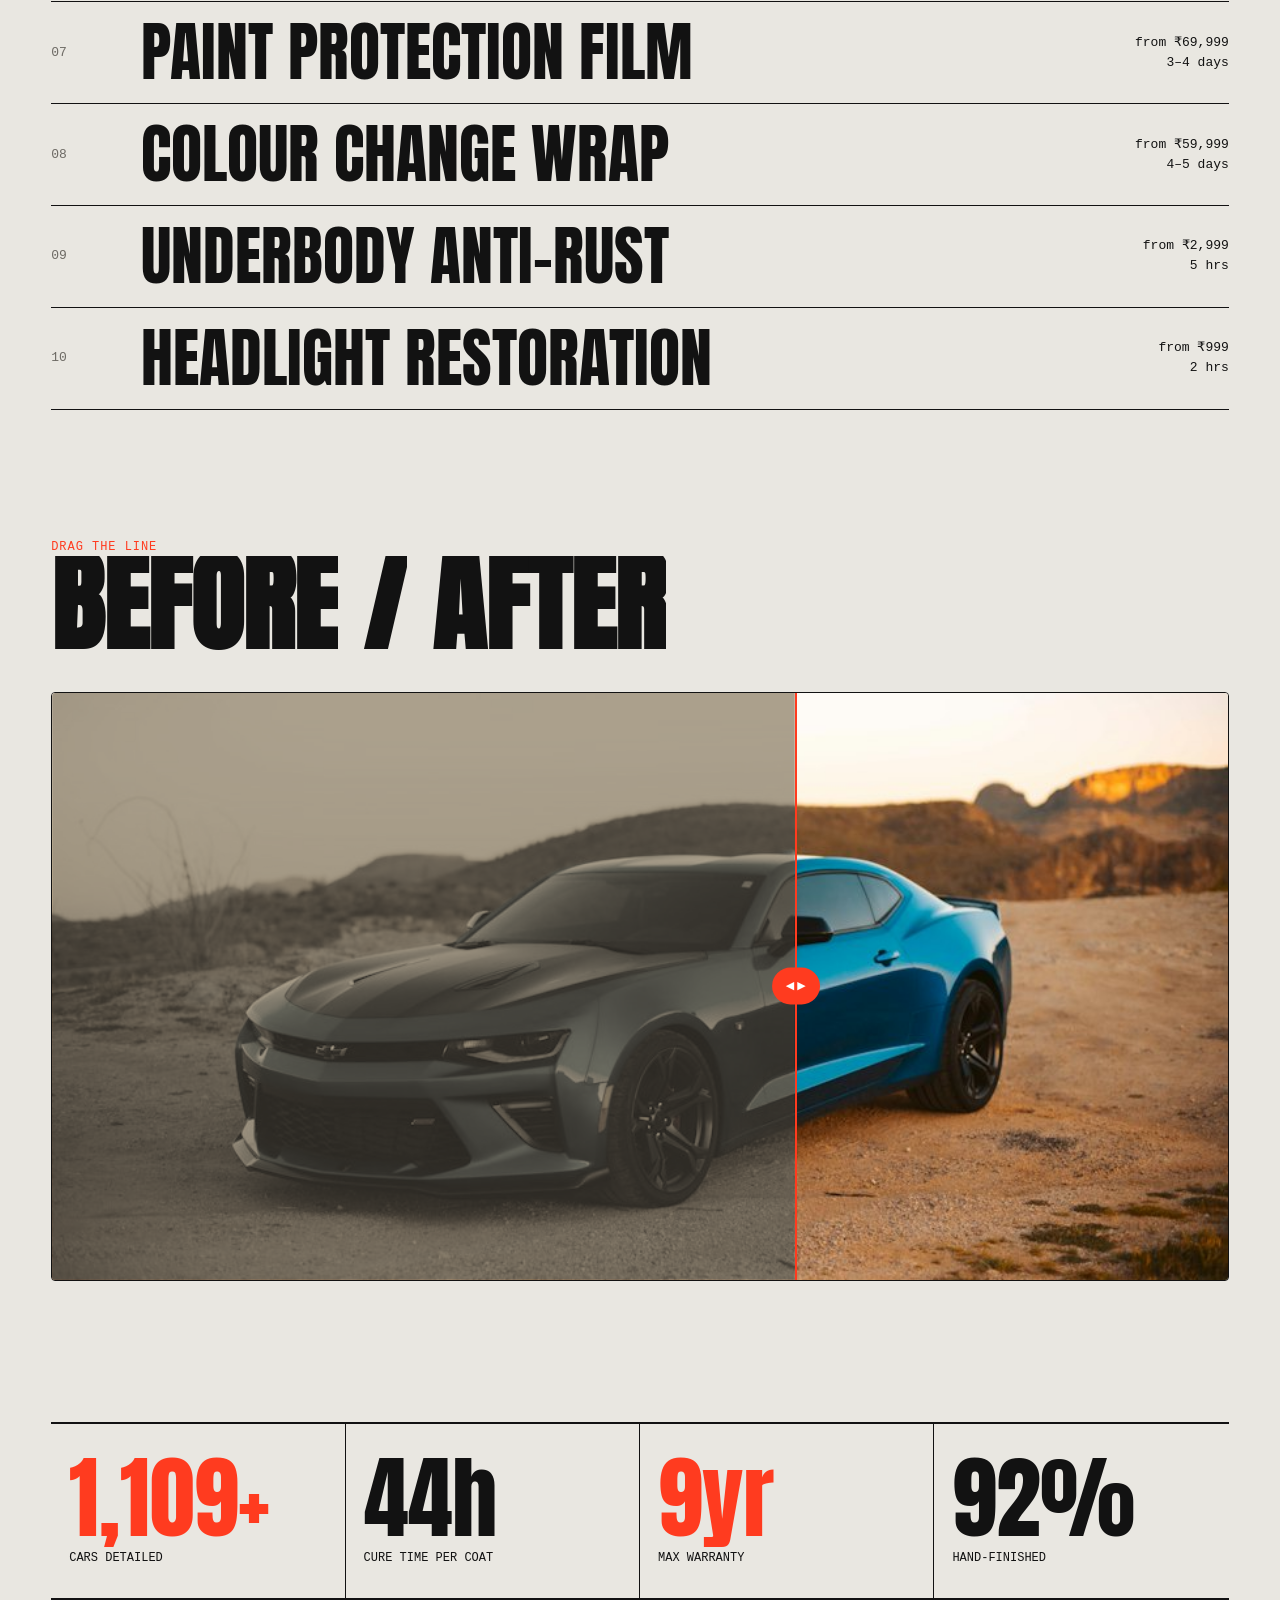
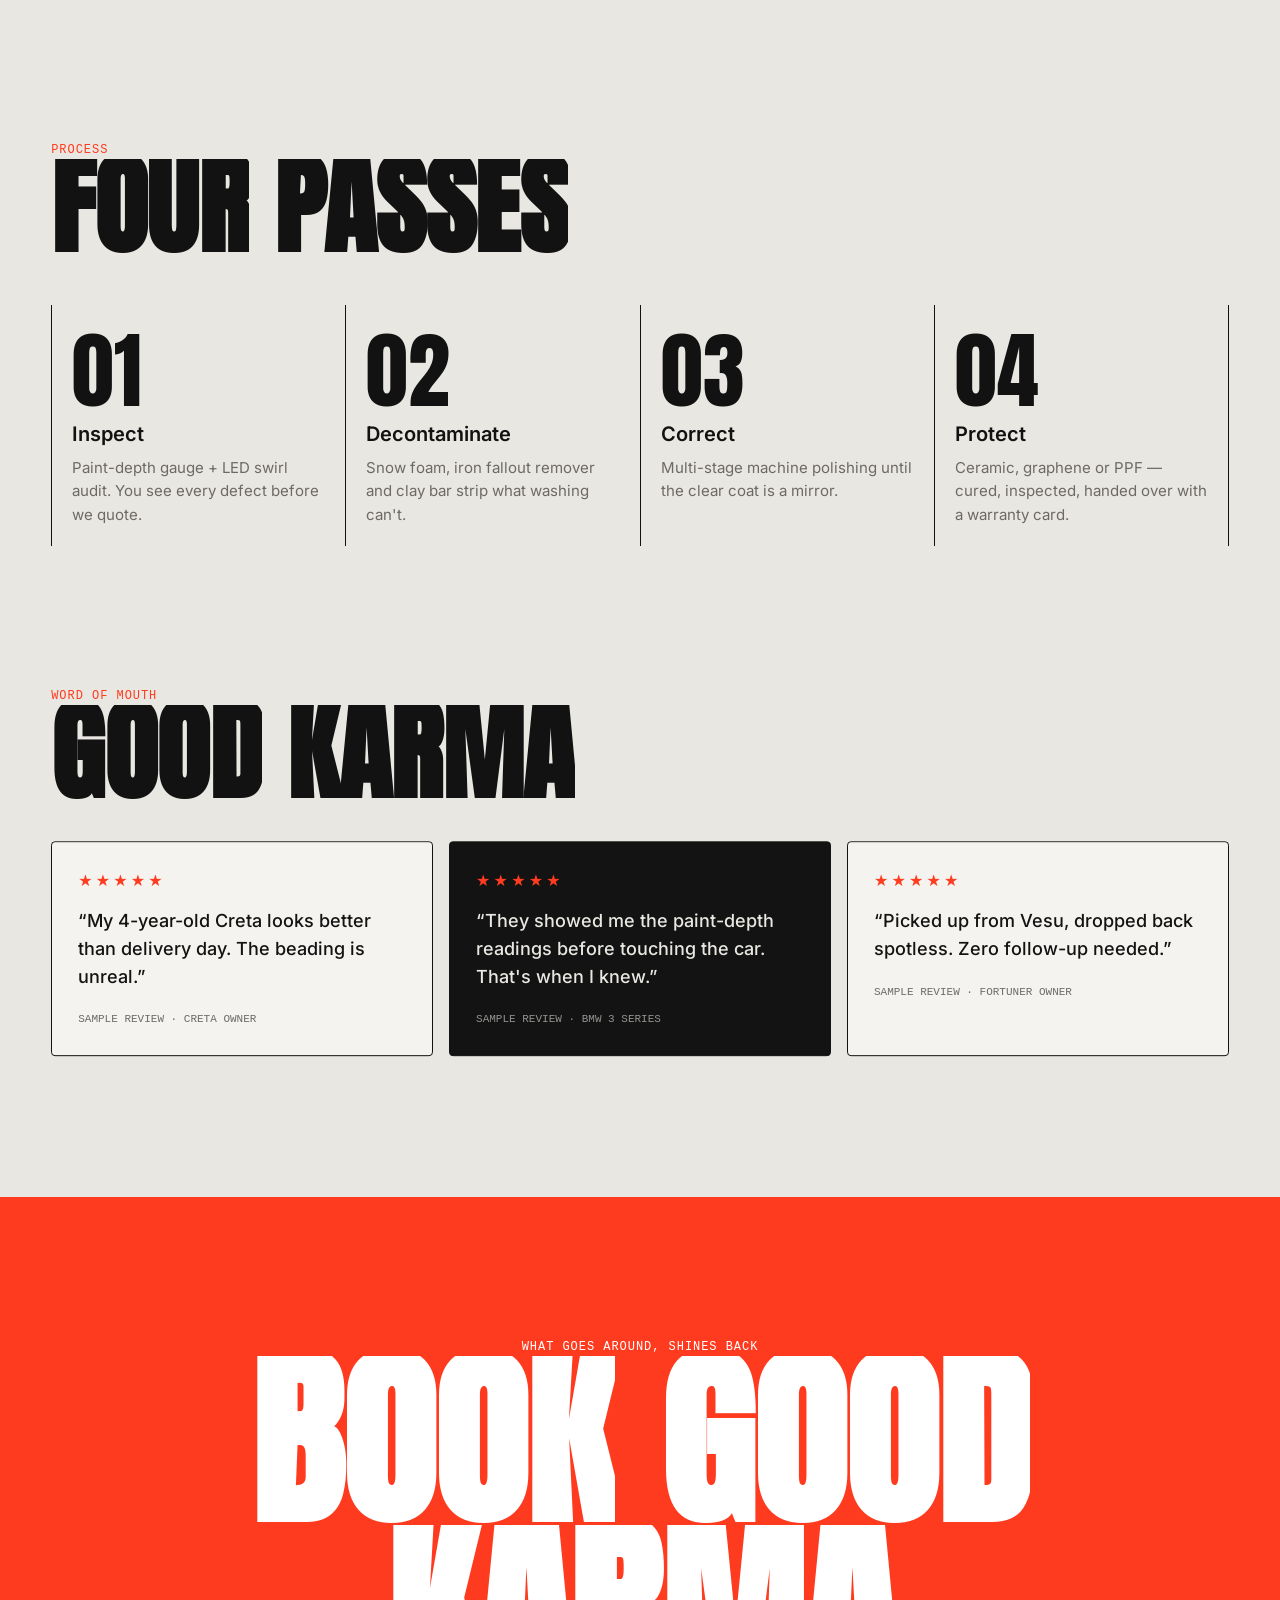
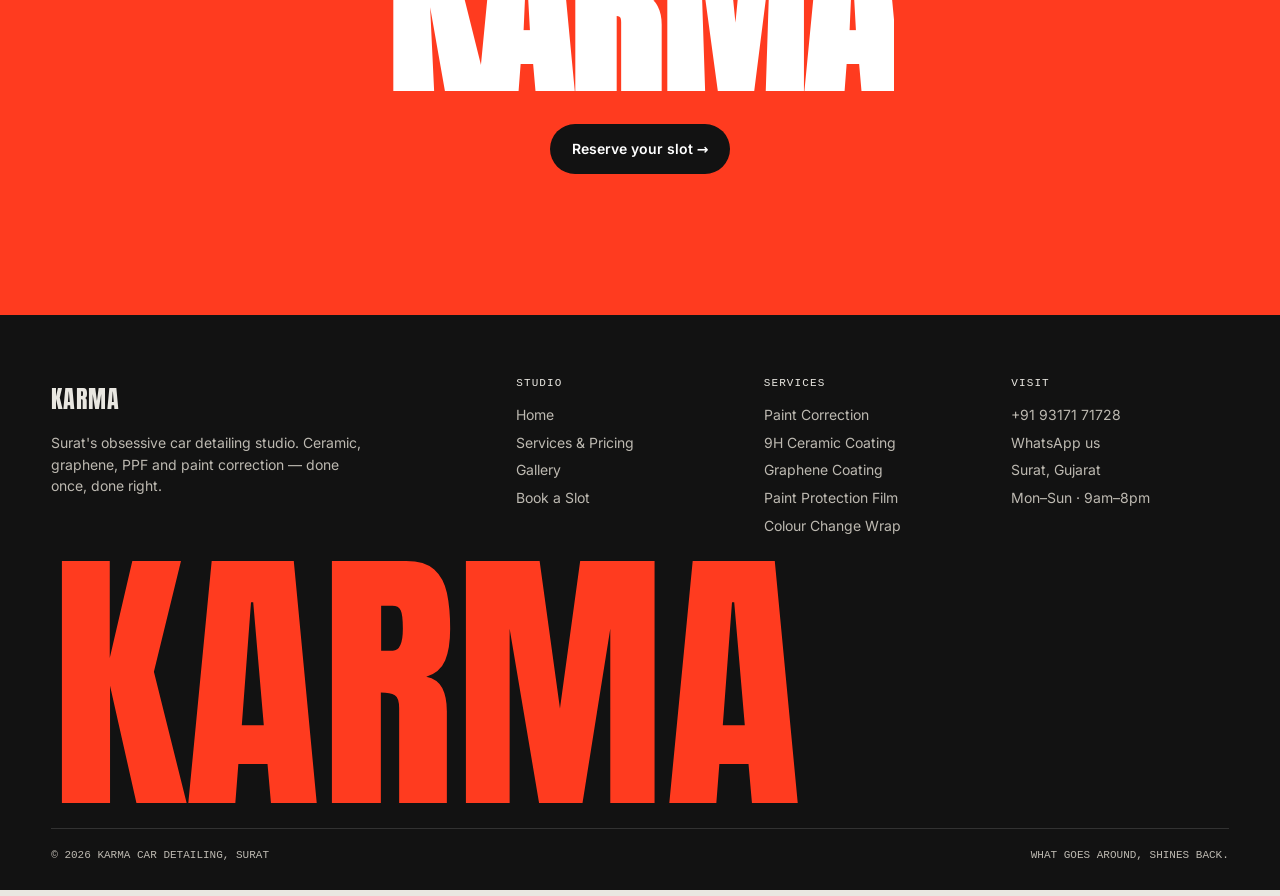
==== commit 3a5ece22: "Revamp: job-card concept, polish-the-car hero, car anatomy configurator" ====
--- a/index.html
+++ b/index.html
@@ -1,128 +1,199 @@
 <!doctype html>
 <html lang="en"><head><meta charset="utf-8"><meta name="viewport" content="width=device-width,initial-scale=1">
 <title>Karma Car Detailing — Ceramic, PPF & Paint Correction in Surat</title>
-<meta name="description" content="Surat's premium car detailing studio: ceramic & graphene coating, PPF, paint correction, interior deep clean. Book on WhatsApp.">
+<meta name="description" content="Surat's obsessive car detailing studio: ceramic & graphene coating, PPF, paint correction, interior deep clean. Book on WhatsApp.">
 <link rel="preload" href="fonts/anton-400.woff2" as="font" type="font/woff2" crossorigin>
 <link rel="stylesheet" href="css/style.css"></head>
 <body>
-<div class="loader"><div class="count">0</div><div class="bar"></div></div>
+<div class="loader" aria-hidden="true"><i></i><i></i><i></i><i></i><i></i><i></i><div class="count">00</div></div>
 <main>
 <section class="hero">
-  <div class="hero-media"><img src="img/hero.jpg" alt="Car being foam-washed at Karma studio"></div>
-  <canvas id="sweep"></canvas>
-  <div class="badge"><svg viewBox="0 0 100 100"><defs><path id="c" d="M50 50m-38 0a38 38 0 1 1 76 0a38 38 0 1 1-76 0"/></defs><text font-size="9.4" letter-spacing="2.6" fill="#f3efe7"><textPath href="#c">• CERAMIC • PPF • GRAPHENE • DETAILING </textPath></text></svg><b>4.8★</b></div>
-  <div class="hero-in">
-    <div class="hero-tag"><span class="eyebrow">Surat · Est. Detailing Studio</span></div>
-    <h1 class="display" aria-label="Karma"><span class="ch">K</span><span class="ch">A</span><span class="ch o">R</span><span class="ch">M</span><span class="ch">A</span></h1>
-    <div class="hero-row">
-      <div class="hero-tag"><p>What goes around, shines back. Ceramic coating, PPF and paint correction for people who notice every swirl mark.</p></div>
-      <div class="hero-tag" style="display:flex;gap:12px;flex-wrap:wrap"><a class="btn" href="book.html"><span>Book a slot</span></a><a class="btn ghost" href="services.html"><span>See pricing</span></a></div>
-    </div>
-    <div class="meta hero-tag" style="margin-top:26px"><span><b>4.8★</b> Google rating</span><span><b>9H</b> ceramic</span><span><b>10-yr</b> PPF warranty</span><span><b>Pick-up</b> across Surat</span></div>
+  <h1 class="display"><span class="ln"><span>Wipe the dirt.</span></span><span class="ln"><span>Keep the <em>karma.</em></span></span></h1>
+  <div class="stage" id="stage">
+    <img src="img/muscle.jpg" alt="Freshly detailed black Mustang">
+    <canvas id="dirt"></canvas>
+    <div class="hint">✋ Drag across the car to polish it</div>
+    <div class="done"><b>Good karma ✳</b></div>
+    <div class="hud"><div class="meter">Surface restored<i><b id="bar"></b></i></div><div class="pct"><span id="pct">0</span>%</div></div>
   </div>
-  <div class="scrollcue"></div>
+  <div class="hero-bot">
+    <p>Surat's obsessive detailing studio. Ceramic, graphene, PPF and paint correction — for people who notice every swirl mark.</p>
+    <div class="meta"><span><b>4.8★</b> Google</span><span><b>9H</b> Ceramic</span><span><b>10-yr</b> PPF</span><span><b>Free</b> pick-up</span></div>
+    <div style="display:flex;gap:10px"><a class="btn" href="book.html"><span>Book a slot →</span></a><a class="btn ghost" href="services.html"><span>Prices</span></a></div>
+  </div>
 </section>
 
 <div class="marq" aria-hidden="true"><div><span>Ceramic coating</span><span>Paint protection film</span><span>Paint correction</span><span>Graphene</span><span>Interior detail</span><span>Ceramic coating</span><span>Paint protection film</span><span>Paint correction</span><span>Graphene</span><span>Interior detail</span></div></div>
 
 <section class="sec mani">
-  <p class="eyebrow" style="margin-bottom:30px">The Karma method</p>
-  <p id="mani">Every car that leaves our bay is treated like it's the only one we'll ever touch. We measure paint depth, correct by hand, coat in controlled light — and only hand over the keys when it's better than the day it left the showroom.</p>
+  <p class="eyebrow" style="margin-bottom:26px">Job card Nº 001 — the Karma method</p>
+  <p id="mani">Every car that rolls into our bay is treated like the only one we'll ever touch. We measure paint depth, correct by hand, coat under studio light — and only hand back the keys when it's better than showroom day.</p>
 </section>
 
-<section class="hs" id="hs">
-  <div class="hs-head"><h2 class="display h2 split">Signature services</h2><a class="btn ghost" href="services.html"><span>All services & prices</span></a></div>
-  <div class="hs-track" id="track"></div>
+<section class="sec" style="padding-top:0">
+  <p class="eyebrow">Build your detail — tap the car</p>
+  <h2 class="display h2 split">Car anatomy</h2>
+  <div class="anat">
+    <div class="car" id="car">
+      <svg viewBox="0 0 600 250" aria-hidden="true">
+        <path class="zone" data-z="body" d="M40 175V152q2-24 30-30l100-10q35-32 80-46l110-4q40 2 80 38l80 12q40 6 45 28v35H500a40 40 0 0 0-80 0H180a40 40 0 0 0-80 0z"/>
+        <path class="zone" data-z="glass" d="M200 108q28-26 55-32l85-2q30 2 60 30z"/>
+        <circle class="zone" data-z="wheel" cx="140" cy="178" r="34"/><circle class="zone" data-z="wheel" cx="460" cy="178" r="34"/>
+        <rect class="zone" data-z="under" x="180" y="196" width="240" height="10" rx="3"/>
+        <ellipse class="zone" data-z="lamp" cx="552" cy="134" rx="12" ry="7"/>
+        <path class="ln" id="outline" d="M40 175V152q2-24 30-30l100-10q35-32 80-46l110-4q40 2 80 38l80 12q40 6 45 28v35H500a40 40 0 0 0-80 0H180a40 40 0 0 0-80 0z M200 108q28-26 55-32l85-2q30 2 60 30z M300 75v33 M140 178m-34 0a34 34 0 1 0 68 0a34 34 0 1 0-68 0 M460 178m-34 0a34 34 0 1 0 68 0a34 34 0 1 0-68 0 M140 178m-12 0a12 12 0 1 0 24 0a12 12 0 1 0-24 0 M460 178m-12 0a12 12 0 1 0 24 0a12 12 0 1 0-24 0 M540 134a12 7 0 1 0 24 0a12 7 0 1 0-24 0 M20 214H580"/>
+      </svg>
+    </div>
+    <div class="ticket">
+      <span class="eyebrow">Live estimate</span><h4>Your job card</h4>
+      <div class="sizes" id="asz"></div>
+      <div id="arows"><p class="row" style="color:var(--mute)">Tap a numbered dot on the car →</p></div>
+      <div class="tot" id="atot">₹0</div>
+      <a class="btn" id="ago" href="book.html"><span>Book this job →</span></a>
+    </div>
+  </div>
 </section>
 
-<section class="sec">
-  <p class="eyebrow">Drag to compare</p>
-  <h2 class="display h2 split">Before. After.</h2>
-  <div class="ba"><img src="img/s-polish.jpg" alt="After detailing"><img class="before" src="img/s-polish.jpg" alt="Before detailing"><span class="lb" style="left:18px">Before</span><span class="lb" style="right:18px">After</span><div class="handle"></div></div>
+<section class="hs">
+  <div class="hs-head"><h2 class="display h2 split">Service index</h2><a class="btn ghost" href="services.html"><span>Full price list</span></a></div>
+  <div class="hs-track" id="track"></div><img class="peek" id="peek" alt="">
+</section>
+
+<section class="sec" style="padding-top:0">
+  <p class="eyebrow">Drag the line</p>
+  <h2 class="display h2 split">Before / after</h2>
+  <div class="ba"><img src="img/s-polish.jpg" alt="After detailing"><img class="before" src="img/s-polish.jpg" alt="Before detailing"><span class="lb" style="left:14px">Before</span><span class="lb" style="right:14px">After</span><div class="handle"></div></div>
 </section>
 
 <section class="wrap"><div class="stats">
   <div><b data-count="1200" data-suf="+">0</b><span>Cars detailed</span></div>
-  <div><b data-count="48" data-suf="">0</b><span>Hours of curing, every coat</span></div>
-  <div><b data-count="10" data-suf=" yr">0</b><span>Max warranty</span></div>
+  <div><b data-count="48" data-suf="h">0</b><span>Cure time per coat</span></div>
+  <div><b data-count="10" data-suf="yr">0</b><span>Max warranty</span></div>
   <div><b data-count="100" data-suf="%">0</b><span>Hand-finished</span></div>
 </div></section>
 
 <section class="sec">
-  <p class="eyebrow">How it works</p><h2 class="display h2 split">Four steps to flawless</h2>
+  <p class="eyebrow">Process</p><h2 class="display h2 split">Four passes</h2>
   <div class="steps">
-    <div class="step"><b>01</b><h4>Inspect</h4><p>Paint-depth gauge and LED swirl audit. You see every defect before we quote.</p></div>
+    <div class="step"><b>01</b><h4>Inspect</h4><p>Paint-depth gauge + LED swirl audit. You see every defect before we quote.</p></div>
     <div class="step"><b>02</b><h4>Decontaminate</h4><p>Snow foam, iron fallout remover and clay bar strip what washing can't.</p></div>
-    <div class="step"><b>03</b><h4>Correct</h4><p>Multi-stage machine polishing under studio lighting until the clear coat is a mirror.</p></div>
-    <div class="step"><b>04</b><h4>Protect</h4><p>Ceramic, graphene or PPF — cured, inspected, handed over with warranty card.</p></div>
+    <div class="step"><b>03</b><h4>Correct</h4><p>Multi-stage machine polishing until the clear coat is a mirror.</p></div>
+    <div class="step"><b>04</b><h4>Protect</h4><p>Ceramic, graphene or PPF — cured, inspected, handed over with a warranty card.</p></div>
   </div>
 </section>
 
 <section class="sec" style="padding-top:0">
   <p class="eyebrow">Word of mouth</p><h2 class="display h2 split">Good karma</h2>
   <div class="revs">
-    <div class="rev reveal"><div class="st">★★★★★</div><p>“My 4-year-old Creta looks better than delivery day. The ceramic beading is unreal.”</p><small>Sample review · Creta owner</small></div>
+    <div class="rev reveal"><div class="st">★★★★★</div><p>“My 4-year-old Creta looks better than delivery day. The beading is unreal.”</p><small>Sample review · Creta owner</small></div>
     <div class="rev reveal"><div class="st">★★★★★</div><p>“They showed me the paint-depth readings before touching the car. That's when I knew.”</p><small>Sample review · BMW 3 Series</small></div>
     <div class="rev reveal"><div class="st">★★★★★</div><p>“Picked up from Vesu, dropped back spotless. Zero follow-up needed.”</p><small>Sample review · Fortuner owner</small></div>
   </div>
 </section>
 
-<section class="sec cta"><p class="eyebrow">Your car deserves it</p><h2 class="display h2 split">Book good karma</h2><a class="btn" href="book.html"><span>Reserve your slot</span></a></section>
+<section class="sec cta"><p class="eyebrow">What goes around, shines back</p><h2 class="display h2 split">Book good karma</h2><a class="btn" href="book.html"><span>Reserve your slot →</span></a></section>
 </main>
 <script src="js/gsap.min.js"></script><script src="js/ScrollTrigger.min.js"></script><script src="js/lenis.min.js"></script><script src="js/app.js"></script>
 <script>
-// services track
-$("#track").innerHTML = SVC.slice(2, 9).map((s, i) => `<a class="card" href="services.html#${s.id}"><img src="img/${s.img}.jpg" alt="${s.name}" loading="lazy"><span class="n">0${i + 1}</span><div class="cap"><h3>${s.name}</h3><div class="p">from ${inr(s.p[0])} · ${s.time}</div></div></a>`).join("");
+// ---- service index with cursor-following photo peek
+$("#track").innerHTML = SVC.map((s, i) => `<a class="card" href="services.html#${s.id}" data-img="img/${s.img}.jpg"><span class="n">${String(i + 1).padStart(2, "0")}</span><h3>${s.name}</h3><span class="p">from ${inr(s.p[0])}<br>${s.time}</span></a>`).join("");
+const peek = $("#peek");
+$("#track").addEventListener("mousemove", e => { const c = e.target.closest(".card"); if (!c) return; if (peek.getAttribute("src") !== c.dataset.img) peek.src = c.dataset.img; peek.style.opacity = 1; gsap.to(peek, { x: e.clientX + 24, y: e.clientY - 105, rotate: (e.movementX || 0) * .4, duration: .5 }); });
+$("#track").addEventListener("mouseleave", () => peek.style.opacity = 0);
 
-// manifesto words light up on scroll
 gsap.to(splitWords($("#mani")), { opacity: 1, stagger: .05, ease: "none", scrollTrigger: { trigger: "#mani", start: "top 80%", end: "bottom 45%", scrub: true } });
-// process lines fill
 $$(".step").forEach(s => gsap.to(s, { "--p": "100%", ease: "none", scrollTrigger: { trigger: s, start: "top 85%", end: "top 55%", scrub: true } }));
-// horizontal pin on desktop
-ScrollTrigger.matchMedia({ "(min-width:801px)": () => {
-  const t = $("#track");
-  gsap.to(t, { x: () => -(t.scrollWidth - innerWidth + 72), ease: "none", scrollTrigger: { trigger: "#hs", pin: true, scrub: 1, end: () => "+=" + t.scrollWidth, invalidateOnRefresh: true } });
-}});
 
-// light-sweep canvas: a moving specular beam + cursor-reactive spark field (deterministic seeds)
-const cv = $("#sweep"), cx = cv.getContext("2d");
-let W, H, mx = .65, my = .4; const P = [];
-for (let i = 0; i < 90; i++) P.push({ x: (i * 97 % 100) / 100, y: (i * 61 % 100) / 100, s: .3 + (i * 37 % 10) / 10, v: .0004 + (i % 7) * .00012 });
-const size = () => { W = cv.width = cv.offsetWidth * devicePixelRatio; H = cv.height = cv.offsetHeight * devicePixelRatio; };
-size(); addEventListener("resize", size);
-addEventListener("pointermove", e => { mx = e.clientX / innerWidth; my = e.clientY / innerHeight; });
-let tt = 0, heroOn = true;
-ScrollTrigger.create({ trigger: ".hero", start: "top top", end: "bottom top", onToggle: s => heroOn = s.isActive });
-(function draw() {
-  requestAnimationFrame(draw); if (!heroOn) return; tt += 1;
-  cx.clearRect(0, 0, W, H);
-  const bx = ((tt * .0025) % 1.6 - .3) * W; // beam sweeps across like a studio light bar
-  const g = cx.createLinearGradient(bx - W * .15, 0, bx + W * .15, H * .3);
-  g.addColorStop(0, "#0000"); g.addColorStop(.5, "#ffd99a30"); g.addColorStop(1, "#0000");
-  cx.fillStyle = g; cx.save(); cx.translate(bx, 0); cx.transform(1, 0, -.35, 1, 0, 0); cx.fillRect(-W * .12, 0, W * .24, H); cx.restore();
-  const r = cx.createRadialGradient(mx * W, my * H, 0, mx * W, my * H, W * .25);
-  r.addColorStop(0, "#e0a84c33"); r.addColorStop(1, "#0000"); cx.fillStyle = r; cx.fillRect(0, 0, W, H);
-  P.forEach(p => {
-    p.y -= p.v; if (p.y < 0) p.y = 1;
-    const dx = p.x - mx, dy = p.y - my, d = Math.hypot(dx, dy), push = d < .15 ? (.15 - d) * .02 : 0;
-    p.x += dx / (d || 1) * push; if (p.x < 0 || p.x > 1) p.x = (p.x + 1) % 1;
-    cx.fillStyle = `rgba(255,214,150,${.25 + .5 * Math.abs(Math.sin(tt * .02 + p.s * 9))})`;
-    cx.beginPath(); cx.arc(p.x * W, p.y * H, p.s * 1.6 * devicePixelRatio, 0, 7); cx.fill();
-  });
-})();
+// ---- car anatomy configurator
+const SPOTS = [
+  { id: "ceramic", z: "body", x: 30, y: 58 }, { id: "ppf", z: "body", x: 80, y: 52 }, { id: "interior", z: "glass", x: 50, y: 37 },
+  { id: "foam", z: "wheel", x: 23.3, y: 71 }, { id: "rust", z: "under", x: 50, y: 88 }, { id: "headlight", z: "lamp", x: 92, y: 53 },
+];
+const picks = new Set(); let asz = 1;
+const car = $("#car");
+car.insertAdjacentHTML("beforeend", SPOTS.map((s, i) => `<button class="hot-dot" style="left:${s.x}%;top:${s.y}%" data-i="${i}" aria-label="${SVC.find(v => v.id === s.id).name}">${i + 1}</button>`).join(""));
+$("#asz").innerHTML = SIZES.map((s, i) => `<button data-i="${i}">${s}</button>`).join("");
+function drawAnat() {
+  $$("#asz button").forEach(b => b.classList.toggle("on", +b.dataset.i === asz));
+  $$(".hot-dot").forEach(b => b.classList.toggle("on", picks.has(SPOTS[b.dataset.i].id)));
+  const zs = new Set(SPOTS.filter(s => picks.has(s.id)).map(s => s.z));
+  $$("#car .zone").forEach(z => z.classList.toggle("on", zs.has(z.dataset.z)));
+  const L = SVC.filter(s => picks.has(s.id)), t = L.reduce((a, s) => a + s.p[asz], 0);
+  $("#arows").innerHTML = L.length ? L.map(s => `<div class="row"><span>${s.name}</span><span>${inr(s.p[asz])}</span></div>`).join("") : `<p class="row" style="color:var(--mute)">Tap a numbered dot on the car →</p>`;
+  const o = { v: +$("#atot").dataset.v || 0 }; $("#atot").dataset.v = t;
+  gsap.to(o, { v: t, duration: .6, onUpdate: () => $("#atot").textContent = inr(Math.round(o.v)) });
+  $("#ago").href = `book.html?z=${asz}${L.length ? "&s=" + L.map(s => s.id).join(",") : ""}`;
+}
+car.onclick = e => { const b = e.target.closest(".hot-dot"); if (!b) return; const id = SPOTS[b.dataset.i].id; picks.has(id) ? picks.delete(id) : picks.add(id); drawAnat(); };
+$("#asz").onclick = e => { if (e.target.dataset.i) { asz = +e.target.dataset.i; drawAnat(); } };
+drawAnat();
+const ol = $("#outline"), len = ol.getTotalLength();
+gsap.fromTo(ol, { strokeDasharray: len, strokeDashoffset: len }, { strokeDashoffset: 0, ease: "none", scrollTrigger: { trigger: car, start: "top 85%", end: "center 50%", scrub: 1 } });
+gsap.from(".hot-dot", { scale: 0, stagger: .08, ease: "back.out(2)", scrollTrigger: { trigger: car, start: "center 60%" } });
 
-// preloader → hero intro
-const c = { v: 0 }, intro = gsap.timeline({ paused: true });
-intro.to(".loader", { yPercent: -100, duration: 1, ease: "expo.inOut" })
-  .to(".hero-media img", { scale: 1.05, duration: 2.2, ease: "expo.out" }, "<.2")
-  .from(".hero h1 .ch", { yPercent: 110, duration: 1.3, stagger: .08, ease: "expo.out" }, "<.3")
-  .from(".hero-tag>*", { yPercent: 120, opacity: 0, duration: 1, stagger: .1, ease: "expo.out" }, "<.4")
-  .from(".badge", { scale: 0, rotate: -180, duration: 1.2, ease: "back.out(1.6)" }, "<.2");
+// ---- HERO: polish the dirty car (canvas scratch-off, deterministic grime)
+const st = $("#stage"), cv = $("#dirt"), ctx = cv.getContext("2d");
+let W, H, done = false, strokes = 0;
+function grime() {
+  const r = st.getBoundingClientRect(); W = cv.width = r.width; H = cv.height = r.height;
+  ctx.globalCompositeOperation = "source-over";
+  ctx.fillStyle = "#6b5a44"; ctx.globalAlpha = .9; ctx.fillRect(0, 0, W, H);
+  for (let i = 0; i < 260; i++) { // dust blotches + water spots, seeded by index
+    const x = (Math.sin(i * 12.9898) * 43758.5453 % 1 + 1) % 1 * W, y = (Math.sin(i * 78.233) * 12345.678 % 1 + 1) % 1 * H, s = 4 + i % 23;
+    ctx.globalAlpha = .12 + (i % 5) * .05; ctx.fillStyle = i % 3 ? "#4a3d2e" : "#a8957a";
+    ctx.beginPath(); ctx.arc(x, y, s, 0, 7); ctx.fill();
+  }
+  ctx.globalAlpha = 1;
+}
+grime(); addEventListener("resize", () => { if (!done) grime(); });
+let last = null;
+function scrub(x, y) {
+  ctx.globalCompositeOperation = "destination-out";
+  const steps = last ? Math.max(1, Math.ceil(Math.hypot(x - last[0], y - last[1]) / 14)) : 1;
+  for (let i = 1; i <= steps; i++) {
+    const px = last ? last[0] + (x - last[0]) * i / steps : x, py = last ? last[1] + (y - last[1]) * i / steps : y;
+    const g = ctx.createRadialGradient(px, py, 0, px, py, 70); g.addColorStop(0, "#000"); g.addColorStop(.55, "#000a"); g.addColorStop(1, "#0000");
+    ctx.fillStyle = g; ctx.beginPath(); ctx.arc(px, py, 70, 0, 7); ctx.fill();
+  }
+  last = [x, y];
+  if (++strokes % 6 === 0) measure();
+}
+function measure() {
+  const d = ctx.getImageData(0, 0, W, H).data; let clear = 0, n = 0;
+  for (let i = 3; i < d.length; i += 4 * 97) { n++; if (d[i] < 60) clear++; }
+  const p = Math.round(clear / n * 100); $("#pct").textContent = p; $("#bar").style.width = p + "%";
+  if (p >= 55 && !done) finish();
+}
+function finish() {
+  done = true; $("#pct").textContent = 100; $("#bar").style.width = "100%";
+  gsap.timeline().to(cv, { opacity: 0, duration: .8 })
+    .fromTo(".stage img", { filter: "brightness(1.6) saturate(1.3)" }, { filter: "brightness(1) saturate(1)", duration: 1.2 }, "<")
+    .to(".stage .done", { opacity: 1, duration: .4 }, "<.2").from(".stage .done b", { scale: 1.4, duration: .9, ease: "expo.out" }, "<")
+    .to(".stage .done", { opacity: 0, duration: .6 }, "+=1.4");
+}
+const pos = e => { const r = cv.getBoundingClientRect(); return [e.clientX - r.left, e.clientY - r.top]; };
+st.addEventListener("pointermove", e => { if (done) return; $(".stage .hint").style.display = "none"; if (e.pointerType === "mouse" || e.buttons) scrub(...pos(e)); });
+st.addEventListener("pointerleave", () => last = null);
+st.addEventListener("pointerdown", e => { last = null; if (!done) scrub(...pos(e)); });
+st.addEventListener("pointerup", () => last = null);
+st.addEventListener("mouseenter", () => $(".cursor").classList.add("pad")); st.addEventListener("mouseleave", () => $(".cursor").classList.remove("pad"));
+function demoWipe() { // shows the trick: one automatic polishing pass across the bonnet
+  const p = { t: 0 }; last = null;
+  gsap.to(p, { t: 1, duration: 1.6, ease: "power2.inOut", onUpdate: () => scrub(W * (.12 + .5 * p.t), H * (.55 + .18 * Math.sin(p.t * 9))), onComplete: () => { last = null; measure(); } });
+}
+
+// ---- intro: shutter loader → headline → demo wipe
+const intro = gsap.timeline({ paused: true });
+intro.to(".loader i", { yPercent: -100, duration: .9, stagger: .06, ease: "expo.inOut" })
+  .to(".loader .count", { yPercent: -120, opacity: 0, duration: .5 }, 0)
+  .set(".loader", { display: "none" })
+  .from(".hero h1 .ln>span", { yPercent: 110, duration: 1.1, stagger: .12, ease: "expo.out" }, .4)
+  .from(".stage", { clipPath: "inset(50% 0 50% 0)", duration: 1.2, ease: "expo.inOut" }, .5)
+  .from(".stage img", { scale: 1.3, duration: 1.8, ease: "expo.out" }, .6)
+  .from(".hero-bot>*", { y: 30, opacity: 0, stagger: .08, duration: .8, ease: "expo.out" }, 1)
+  .add(demoWipe, 1.5);
 let seen; try { seen = sessionStorage.k } catch {}
 if (reduce || seen) { gsap.set(".loader", { display: "none" }); intro.progress(1); }
-else gsap.to(c, { v: 100, duration: 1.6, ease: "power2.inOut", onUpdate: () => { $(".count").textContent = Math.round(c.v); $(".bar").style.width = c.v + "%"; }, onComplete: () => { try { sessionStorage.k = 1 } catch {} intro.play(); } });
-// scroll: hero parallax + title split apart
-gsap.to(".hero-media img", { yPercent: 18, ease: "none", scrollTrigger: { trigger: ".hero", start: "top top", end: "bottom top", scrub: true } });
-gsap.to(".hero h1 .ch", { y: i => -innerHeight * (.04 + i * .03), ease: "none", scrollTrigger: { trigger: ".hero", start: "top top", end: "bottom top", scrub: true } });
+else { const c = { v: 0 }; gsap.to(c, { v: 100, duration: 1.3, ease: "power2.inOut", onUpdate: () => $(".count").textContent = String(Math.round(c.v)).padStart(2, "0"), onComplete: () => { try { sessionStorage.k = 1 } catch {} intro.play(); } }); }
 </script>
 </body></html>
--- a/css/style.css
+++ b/css/style.css
@@ -2,208 +2,212 @@
 @font-face{font-family:Inter;src:url(../fonts/inter-400.woff2) format("woff2");font-weight:400;font-display:swap}
 @font-face{font-family:Inter;src:url(../fonts/inter-500.woff2) format("woff2");font-weight:500;font-display:swap}
 @font-face{font-family:Inter;src:url(../fonts/inter-600.woff2) format("woff2");font-weight:600;font-display:swap}
-:root{--bg:#07070a;--bg2:#0f0f14;--line:#ffffff1a;--ink:#f3efe7;--mute:#9a968e;--gold:#e0a84c;--gold2:#ffcf7a;--r:18px;--pad:clamp(16px,5vw,72px)}
+/* Concept: a detailing "job card" — workshop paper, ink, one hot vermilion. */
+:root{--bg:#e9e7e1;--bg2:#f4f3ef;--ink:#121212;--mute:#6d6a64;--line:#12121222;--hot:#ff3b1f;--r:4px;--pad:clamp(16px,4vw,56px);--mono:ui-monospace,"SFMono-Regular",Consolas,monospace}
 *{box-sizing:border-box;margin:0;padding:0}
 html{overflow-x:clip;background:var(--bg)}
-body{background:var(--bg);color:var(--ink);font:400 16px/1.6 Inter,system-ui,sans-serif;-webkit-font-smoothing:antialiased}
+body{background:var(--bg);color:var(--ink);font:400 16px/1.55 Inter,system-ui,sans-serif;-webkit-font-smoothing:antialiased}
 a{color:inherit;text-decoration:none}img{display:block;max-width:100%}
 button,input,select,textarea{font:inherit;color:inherit}
-.display{font-family:Anton,Impact,sans-serif;text-transform:uppercase;line-height:.9;letter-spacing:.01em}
-.eyebrow{font-size:12px;letter-spacing:.32em;text-transform:uppercase;color:var(--gold)}
-.gold{color:var(--gold)}
+::selection{background:var(--hot);color:#fff}
+.display{font-family:Anton,Impact,sans-serif;text-transform:uppercase;line-height:.88;letter-spacing:-.005em}
+.eyebrow,.mono{font-family:var(--mono);font-size:12px;letter-spacing:.08em;text-transform:uppercase}
+.eyebrow{color:var(--hot)}
+.gold,.hot{color:var(--hot)}
 .wrap{padding:0 var(--pad)}
 section{position:relative}
-.sec{padding:clamp(80px,12vw,160px) var(--pad)}
-.h2{font-size:clamp(44px,8vw,120px)}
-/* grain */
-body:after{content:"";position:fixed;inset:-50%;pointer-events:none;z-index:90;opacity:.06;background-image:url("data:image/svg+xml,%3Csvg xmlns='http://www.w3.org/2000/svg' width='160' height='160'%3E%3Cfilter id='n'%3E%3CfeTurbulence baseFrequency='.9' numOctaves='2'/%3E%3C/filter%3E%3Crect width='100%25' height='100%25' filter='url(%23n)'/%3E%3C/svg%3E");animation:grain 1s steps(4) infinite}
-@keyframes grain{25%{transform:translate(-3%,2%)}50%{transform:translate(2%,-3%)}75%{transform:translate(-2%,-1%)}}
-/* preloader */
-.loader{position:fixed;inset:0;z-index:200;background:var(--bg);display:grid;place-items:center}
-.loader .count{font-family:Anton;font-size:clamp(80px,18vw,240px);color:var(--gold)}
-.loader .bar{position:absolute;left:0;bottom:0;height:3px;width:0;background:var(--gold)}
-/* cursor */
-.cursor{position:fixed;left:0;top:0;width:44px;height:44px;margin:-22px 0 0 -22px;border:1px solid var(--gold);border-radius:50%;pointer-events:none;z-index:150;transition:width .3s,height .3s,margin .3s,background .3s;mix-blend-mode:difference}
-.cursor.big{width:90px;height:90px;margin:-45px 0 0 -45px;background:var(--gold)}
+.sec{padding:clamp(80px,11vw,150px) var(--pad)}
+.h2{font-size:clamp(48px,8.5vw,136px)}
+body:before{content:"";position:fixed;inset:0;pointer-events:none;z-index:-1;background-image:linear-gradient(var(--line) 1px,transparent 1px),linear-gradient(90deg,var(--line) 1px,transparent 1px);background-size:calc(100%/12) 120px;opacity:.35}
+/* loader: shutter */
+.loader{position:fixed;inset:0;z-index:200;display:grid;grid-template-columns:repeat(6,1fr);pointer-events:none}
+.loader i{background:var(--ink);margin-right:-1px}
+.loader .count{position:fixed;left:var(--pad);bottom:var(--pad);font-family:Anton;font-size:clamp(90px,20vw,280px);color:var(--bg);line-height:.8}
+/* cursor = polishing pad */
+.cursor{position:fixed;left:0;top:0;width:18px;height:18px;margin:-9px 0 0 -9px;border-radius:50%;background:var(--hot);pointer-events:none;z-index:150;transition:width .35s,height .35s,margin .35s,background .35s,border .35s}
+.cursor.big{width:72px;height:72px;margin:-36px 0 0 -36px;background:transparent;border:1.5px solid var(--hot)}
+.cursor.pad{width:110px;height:110px;margin:-55px 0 0 -55px;background:transparent;border:1.5px dashed #fff}
 @media (hover:none){.cursor{display:none}}
 /* header */
-.hdr{position:fixed;inset:0 0 auto;z-index:100;display:flex;align-items:center;justify-content:space-between;padding:18px var(--pad);transition:background .4s,padding .4s}
-.hdr.solid{background:#07070acc;backdrop-filter:blur(14px);padding-top:12px;padding-bottom:12px;border-bottom:1px solid var(--line)}
-.logo{font-family:Anton;font-size:26px;letter-spacing:.06em;display:flex;gap:8px;align-items:center}
-.logo i{display:inline-block;width:10px;height:10px;border-radius:50%;background:var(--gold);box-shadow:0 0 18px var(--gold)}
-.nav{display:flex;gap:30px;font-size:14px}
-.nav a{position:relative;opacity:.8}.nav a:hover,.nav a.on{opacity:1}
-.nav a:after{content:"";position:absolute;left:0;bottom:-4px;height:1px;width:100%;background:var(--gold);transform:scaleX(0);transform-origin:right;transition:transform .4s}
-.nav a:hover:after,.nav a.on:after{transform:scaleX(1);transform-origin:left}
-.hdr-r{display:flex;gap:10px;align-items:center}
-.icon-btn{width:44px;height:44px;border-radius:50%;border:1px solid var(--line);background:none;display:grid;place-items:center;cursor:pointer;transition:border-color .3s}
-.icon-btn:hover{border-color:var(--gold)}
-.btn{display:inline-flex;align-items:center;gap:10px;padding:15px 26px;border-radius:99px;background:var(--gold);color:#120d05;font-weight:600;font-size:14px;letter-spacing:.04em;border:0;cursor:pointer;position:relative;overflow:hidden;white-space:nowrap}
-.btn:before{content:"";position:absolute;inset:0;background:var(--ink);transform:translateY(101%);transition:transform .45s cubic-bezier(.7,0,.2,1);border-radius:inherit}
+.hdr{position:fixed;inset:0 0 auto;z-index:100;display:flex;align-items:center;justify-content:space-between;padding:16px var(--pad);transition:background .4s}
+.hdr.solid{background:#e9e7e1e6;backdrop-filter:blur(12px);border-bottom:1px solid var(--line)}
+.logo{font-family:Anton;font-size:24px;letter-spacing:.04em;display:flex;gap:10px;align-items:center}
+.logo i{width:11px;height:11px;background:var(--hot);transform:rotate(45deg)}
+.nav{display:flex;gap:4px;font-family:var(--mono);font-size:12px;text-transform:uppercase}
+.nav a{padding:8px 12px;border:1px solid transparent;border-radius:99px;transition:.3s}
+.nav a:hover{border-color:var(--ink)}.nav a.on{background:var(--ink);color:var(--bg)}
+.hdr-r{display:flex;gap:8px;align-items:center}
+.icon-btn{width:42px;height:42px;border-radius:50%;border:1px solid var(--ink);background:var(--bg2);display:grid;place-items:center;cursor:pointer;transition:.3s}
+.icon-btn:hover{background:var(--ink);color:var(--bg)}
+.btn{display:inline-flex;align-items:center;gap:10px;padding:14px 22px;border-radius:99px;background:var(--hot);color:#fff;font-weight:600;font-size:14px;border:0;cursor:pointer;position:relative;overflow:hidden;white-space:nowrap;transition:transform .3s}
+.btn:before{content:"";position:absolute;inset:0;background:var(--ink);transform:scaleX(0);transform-origin:left;transition:transform .45s cubic-bezier(.7,0,.2,1)}
 .btn:hover:before{transform:none}.btn span,.btn svg{position:relative}
-.btn.ghost{background:none;color:var(--ink);border:1px solid var(--line)}
-.btn.ghost:before{background:var(--gold)}.btn.ghost:hover{color:#120d05}
+.btn.ghost{background:transparent;color:var(--ink);border:1px solid var(--ink)}
+.btn.ghost:hover{color:var(--bg)}
 .burger{display:none}
 @media(max-width:900px){.nav,.hdr-r .btn{display:none}.burger{display:grid}}
-/* mobile menu */
-.menu{position:fixed;inset:0;z-index:120;background:var(--bg2);clip-path:circle(0 at calc(100% - 40px) 40px);transition:clip-path .8s cubic-bezier(.7,0,.2,1);display:flex;flex-direction:column;justify-content:center;padding:var(--pad);gap:6px}
-.menu.open{clip-path:circle(150% at calc(100% - 40px) 40px)}
-.menu a{font-family:Anton;font-size:clamp(48px,13vw,90px);text-transform:uppercase;line-height:1.05}
-.menu a:hover{color:var(--gold)}
-.menu .x{position:absolute;top:18px;right:var(--pad)}
+.menu{position:fixed;inset:0;z-index:120;background:var(--hot);color:#fff;transform:translateY(-101%);transition:transform .7s cubic-bezier(.7,0,.2,1);display:flex;flex-direction:column;justify-content:center;padding:var(--pad);gap:4px}
+.menu.open{transform:none}
+.menu a{font-family:Anton;font-size:clamp(52px,14vw,96px);text-transform:uppercase;line-height:1}
+.menu .x{position:absolute;top:16px;right:var(--pad)}.menu .gold{color:#fff}
 /* search */
-.search{position:fixed;inset:0;z-index:130;background:#07070af2;backdrop-filter:blur(10px);display:none;padding:12vh var(--pad) 40px}
+.search{position:fixed;inset:0;z-index:130;background:var(--bg);display:none;padding:12vh var(--pad) 40px}
 .search.open{display:block}
-.search input{width:100%;background:none;border:0;border-bottom:1px solid var(--gold);font-family:Anton;font-size:clamp(32px,6vw,72px);text-transform:uppercase;padding:10px 0;outline:0}
-.search ul{list-style:none;margin-top:30px;max-height:60vh;overflow:auto}
-.search li a{display:flex;justify-content:space-between;gap:20px;padding:18px 0;border-bottom:1px solid var(--line)}
-.search li a:hover,.search li a.sel{color:var(--gold)}
-.search small{color:var(--mute)}
-.search .x{position:absolute;top:24px;right:var(--pad)}
-/* hero */
-.hero{height:100svh;min-height:640px;overflow:hidden;display:flex;align-items:flex-end;padding:0 var(--pad) clamp(28px,6vh,64px)}
-.hero-media{position:absolute;inset:0}
-.hero-media img{width:100%;height:100%;object-fit:cover;transform:scale(1.25);filter:grayscale(.4) brightness(.55) contrast(1.15)}
-.hero-media:after{content:"";position:absolute;inset:0;background:linear-gradient(180deg,#07070a99,transparent 35%,#07070a 98%),radial-gradient(ellipse at 70% 40%,transparent,#07070acc 75%)}
-#sweep{position:absolute;inset:0;width:100%;height:100%;mix-blend-mode:screen;pointer-events:none}
-.hero-in{position:relative;width:100%}
-.hero h1{font-size:clamp(64px,17.5vw,300px);display:flex;overflow:hidden}
-.hero h1 .ch{display:inline-block}
-.hero h1 .ch.o{-webkit-text-stroke:1.5px var(--ink);color:transparent}
-.hero-row{display:flex;justify-content:space-between;align-items:flex-end;gap:30px;flex-wrap:wrap;margin-top:18px}
-.hero-row p{max-width:440px;color:#d8d3ca;font-size:clamp(15px,1.4vw,18px)}
-.hero-tag{overflow:hidden}.hero-tag>*{display:block}
-.badge{position:absolute;right:var(--pad);top:18vh;width:140px;height:140px}
-.badge svg{width:100%;height:100%;animation:spin 14s linear infinite}
-.badge b{position:absolute;inset:0;display:grid;place-items:center;font-family:Anton;font-size:30px;color:var(--gold)}
-@keyframes spin{to{transform:rotate(360deg)}}
-.scrollcue{position:absolute;left:50%;bottom:16px;width:1px;height:48px;background:var(--line);overflow:hidden}
-.scrollcue:after{content:"";position:absolute;inset:0;background:var(--gold);animation:cue 1.8s infinite}
-@keyframes cue{0%{transform:translateY(-100%)}100%{transform:translateY(100%)}}
-.meta{display:flex;gap:28px;font-size:13px;color:var(--mute);flex-wrap:wrap}
-.meta b{color:var(--ink);font-weight:600}
-@media(max-width:700px){.badge{width:96px;height:96px;top:14vh}.badge b{font-size:20px}}
-/* marquee */
-.marq{border-block:1px solid var(--line);overflow:hidden;padding:22px 0;white-space:nowrap}
-.marq div{display:inline-flex;gap:40px;font-family:Anton;font-size:clamp(28px,4vw,56px);text-transform:uppercase;animation:mq 30s linear infinite}
-.marq div span:nth-child(even){color:transparent;-webkit-text-stroke:1px var(--gold)}
+.search input{width:100%;background:none;border:0;border-bottom:3px solid var(--ink);font-family:Anton;font-size:clamp(36px,7vw,90px);text-transform:uppercase;padding:6px 0;outline:0}
+.search ul{list-style:none;margin-top:24px;max-height:60vh;overflow:auto}
+.search li a{display:flex;justify-content:space-between;gap:20px;padding:16px 0;border-bottom:1px solid var(--line);font-size:18px;transition:padding .2s}
+.search li a:hover,.search li a.sel{color:var(--hot);padding-left:10px}
+.search small{color:var(--mute);font-family:var(--mono);font-size:12px}
+.search .x{position:absolute;top:20px;right:var(--pad)}
+/* HERO: buff the car */
+.hero{height:100svh;min-height:620px;padding:80px var(--pad) var(--pad);display:grid;grid-template-rows:auto 1fr auto;gap:14px}
+.hero h1{font-size:clamp(52px,10.5vw,176px)}
+.hero h1 .ln{overflow:hidden;display:block}.hero h1 .ln>span{display:block}
+.hero h1 em{font-style:normal;color:var(--hot)}
+.stage{position:relative;border-radius:var(--r);overflow:hidden;background:#111;cursor:none;touch-action:pan-y;min-height:200px}
+.stage img{position:absolute;inset:0;width:100%;height:100%;object-fit:cover}
+.stage canvas{position:absolute;inset:0;width:100%;height:100%}
+.stage .hud{position:absolute;inset:auto 14px 14px;display:flex;justify-content:space-between;align-items:flex-end;gap:10px;color:#fff;pointer-events:none;font-family:var(--mono);font-size:12px;text-transform:uppercase}
+.stage .meter{width:min(260px,45%)}.stage .meter i{display:block;height:4px;background:#ffffff40;margin-top:6px}.stage .meter b{display:block;height:100%;width:0;background:var(--hot)}
+.stage .pct{font-family:Anton;font-size:clamp(40px,6vw,84px);line-height:.8}
+.stage .hint{position:absolute;left:50%;top:50%;transform:translate(-50%,-50%);color:#fff;font-family:var(--mono);font-size:13px;text-transform:uppercase;background:#000a;padding:10px 16px;border-radius:99px;pointer-events:none;white-space:nowrap;animation:pulse 1.6s infinite}
+@keyframes pulse{50%{opacity:.5}}
+.stage .done{position:absolute;inset:0;display:grid;place-items:center;pointer-events:none;opacity:0}
+.stage .done b{font-family:Anton;font-size:clamp(40px,9vw,140px);color:#fff;text-transform:uppercase;text-shadow:0 10px 40px #000a}
+.hero-bot{display:flex;justify-content:space-between;align-items:center;gap:16px;flex-wrap:wrap}
+.hero-bot p{max-width:430px;font-size:15px}
+.meta{display:flex;gap:22px;font-family:var(--mono);font-size:12px;text-transform:uppercase;flex-wrap:wrap}
+.meta b{color:var(--hot);font-weight:600}
+/* ticker */
+.marq{background:var(--ink);color:var(--bg);overflow:hidden;padding:16px 0;white-space:nowrap;transform:rotate(-1.2deg) scale(1.03);margin:30px 0}
+.marq div{display:inline-flex;gap:36px;font-family:Anton;font-size:clamp(26px,3.6vw,48px);text-transform:uppercase;animation:mq 26s linear infinite}
+.marq div span:after{content:"✳";color:var(--hot);margin-left:36px}
 @keyframes mq{to{transform:translateX(-50%)}}
-/* split text */
 .split .w{display:inline-block;overflow:hidden;vertical-align:top}.split .w>span{display:inline-block}
-/* manifesto */
-.mani p{font-size:clamp(26px,3.6vw,54px);line-height:1.18;max-width:1200px;font-weight:500;letter-spacing:-.01em}
-.mani .w>span{opacity:.15}
-/* horizontal services */
-.hs{height:100svh;overflow:hidden;display:flex;flex-direction:column;justify-content:center}
-.hs-track{display:flex;gap:28px;padding-left:var(--pad);width:max-content}
-.card{width:min(78vw,420px,46vh);flex:none;border-radius:var(--r);overflow:hidden;position:relative;aspect-ratio:3/4;background:var(--bg2)}
-.card img{width:100%;height:100%;object-fit:cover;transition:transform 1s cubic-bezier(.2,.7,.2,1);filter:brightness(.7)}
-.card:hover img{transform:scale(1.08)}
-.card .cap{position:absolute;inset:auto 0 0;padding:24px;background:linear-gradient(transparent,#000d)}
-.card h3{font-family:Anton;font-size:34px;text-transform:uppercase;line-height:1}
-.card .n{position:absolute;top:18px;left:22px;font-family:Anton;color:var(--gold);font-size:18px}
-.card .p{color:var(--gold2);font-size:14px;margin-top:6px}
-.hs-head{display:flex;justify-content:space-between;align-items:flex-end;padding:0 var(--pad) 40px;gap:20px;flex-wrap:wrap}
-@media(max-width:800px){.hs{height:auto;padding:90px 0}.hs-track{overflow-x:auto;scroll-snap-type:x mandatory;width:auto;padding-right:var(--pad)}.card{scroll-snap-align:start}}
+.mani p{font-size:clamp(28px,4vw,60px);line-height:1.08;max-width:1250px;font-weight:500;letter-spacing:-.02em}
+.mani .w>span{opacity:.12}
+/* car anatomy configurator */
+.anat{display:grid;grid-template-columns:1.5fr 1fr;gap:clamp(20px,4vw,60px);align-items:center;margin-top:40px}
+.car{position:relative;aspect-ratio:2.4/1}
+.car svg{width:100%;height:100%;overflow:visible}
+.car .ln{fill:none;stroke:var(--ink);stroke-width:2;stroke-linecap:round;stroke-linejoin:round}
+.car .zone{fill:var(--hot);opacity:0;transition:opacity .5s}
+.car .zone.on{opacity:.85}
+.hot-dot{position:absolute;transform:translate(-50%,-50%);width:36px;height:36px;border-radius:50%;background:var(--bg2);border:1.5px solid var(--ink);cursor:pointer;display:grid;place-items:center;font-family:var(--mono);font-size:12px;font-weight:600;transition:background .3s,color .3s}
+.hot-dot:before{content:"";position:absolute;inset:-8px;border-radius:50%;border:1px solid var(--hot);animation:ping 2s infinite;opacity:0}
+.hot-dot.on{background:var(--hot);color:#fff;border-color:var(--hot)}
+@keyframes ping{0%{transform:scale(.6);opacity:1}100%{transform:scale(1.6);opacity:0}}
+.ticket{background:var(--bg2);border:1px solid var(--ink);border-radius:var(--r);padding:24px;font-family:var(--mono);font-size:13px}
+.ticket h4{font-family:Anton;font-size:30px;font-weight:400;text-transform:uppercase;margin-bottom:8px}
+.ticket .row{display:flex;justify-content:space-between;padding:8px 0;border-bottom:1px dashed #12121244;gap:10px}
+.ticket .tot{font-family:Anton;font-size:52px;color:var(--hot);margin:14px 0 6px;line-height:1}
+.ticket .sizes{margin:10px 0 4px}
+@media(max-width:900px){.anat{grid-template-columns:1fr}}
+/* services index list */
+.hs{padding:clamp(80px,10vw,140px) var(--pad)}
+.hs-head{display:flex;justify-content:space-between;align-items:flex-end;gap:20px;flex-wrap:wrap;margin-bottom:30px}
+.hs-track{border-top:2px solid var(--ink)}
+.card{display:grid;grid-template-columns:70px 1fr auto;gap:20px;align-items:center;padding:20px 0;border-bottom:1px solid var(--ink)}
+.card .n{font-family:var(--mono);font-size:13px;color:var(--mute)}
+.card h3{font-family:Anton;font-weight:400;font-size:clamp(32px,5vw,72px);text-transform:uppercase;line-height:.95;transition:transform .5s cubic-bezier(.2,.7,.2,1),color .3s}
+.card .p{font-family:var(--mono);font-size:13px;text-align:right}
+.card:hover h3{transform:translateX(18px);color:var(--hot)}
+.peek{position:fixed;left:0;top:0;width:300px;height:210px;object-fit:cover;pointer-events:none;z-index:50;border-radius:var(--r);opacity:0;transition:opacity .25s;border:1px solid var(--ink)}
+@media(max-width:700px){.card{grid-template-columns:40px 1fr}.card .p{grid-column:2;text-align:left}.peek{display:none}}
 /* before after */
-.ba{position:relative;border-radius:var(--r);overflow:hidden;aspect-ratio:16/8;user-select:none;cursor:ew-resize;margin-top:50px}
+.ba{position:relative;border-radius:var(--r);overflow:hidden;aspect-ratio:16/8;user-select:none;cursor:ew-resize;margin-top:40px;border:1px solid var(--ink)}
 .ba img{position:absolute;inset:0;width:100%;height:100%;object-fit:cover}
-.ba .before{filter:grayscale(1) brightness(.55) contrast(.7) sepia(.35) blur(.6px);clip-path:inset(0 calc(100% - var(--x,50%)) 0 0)}
-.ba .handle{position:absolute;top:0;bottom:0;left:var(--x,50%);width:2px;background:var(--gold)}
-.ba .handle:after{content:"⟷";position:absolute;top:50%;left:50%;transform:translate(-50%,-50%);width:56px;height:56px;border-radius:50%;background:var(--gold);color:#120d05;display:grid;place-items:center;font-size:22px}
-.ba .lb{position:absolute;top:18px;padding:6px 14px;border-radius:99px;background:#000a;font-size:12px;letter-spacing:.2em;text-transform:uppercase}
+.ba .before{filter:grayscale(.8) brightness(.6) contrast(.75) sepia(.5) blur(.7px);clip-path:inset(0 calc(100% - var(--x,50%)) 0 0)}
+.ba .handle{position:absolute;top:0;bottom:0;left:var(--x,50%);width:2px;background:var(--hot)}
+.ba .handle:after{content:"◀ ▶";position:absolute;top:50%;left:50%;transform:translate(-50%,-50%);padding:10px 14px;border-radius:99px;background:var(--hot);color:#fff;font-size:11px;white-space:nowrap}
+.ba .lb{position:absolute;top:14px;padding:5px 12px;background:var(--bg);font-family:var(--mono);font-size:11px;text-transform:uppercase}
 @media(max-width:700px){.ba{aspect-ratio:4/3}}
-/* stats */
-.stats{display:grid;grid-template-columns:repeat(4,1fr);border-top:1px solid var(--line)}
-.stats div{padding:40px 20px;border-right:1px solid var(--line)}
-.stats div:last-child{border:0}
-.stats b{font-family:Anton;font-size:clamp(48px,6vw,96px);display:block;line-height:1;color:var(--gold)}
-.stats span{color:var(--mute);font-size:14px}
-@media(max-width:800px){.stats{grid-template-columns:1fr 1fr}.stats div:nth-child(2){border-right:0}}
-/* process */
-.steps{display:grid;grid-template-columns:repeat(4,1fr);gap:20px;margin-top:60px}
-.step{border-top:1px solid var(--line);padding-top:24px;position:relative}
-.step:before{content:"";position:absolute;top:-1px;left:0;height:1px;width:var(--p,0%);background:var(--gold)}
-.step b{font-family:Anton;font-size:56px;color:transparent;-webkit-text-stroke:1px var(--gold)}
+.stats{display:grid;grid-template-columns:repeat(4,1fr);border-block:2px solid var(--ink)}
+.stats div{padding:30px 18px;border-right:1px solid var(--ink)}
+.stats div:last-child{border-right:0}
+.stats b{font-family:Anton;font-weight:400;font-size:clamp(52px,7vw,110px);display:block;line-height:1}
+.stats div:nth-child(odd) b{color:var(--hot)}
+.stats span{font-family:var(--mono);font-size:12px;text-transform:uppercase}
+@media(max-width:800px){.stats{grid-template-columns:1fr 1fr}.stats div:nth-child(2){border-right:0}.stats div:nth-child(-n+2){border-bottom:1px solid var(--ink)}}
+.steps{display:grid;grid-template-columns:repeat(4,1fr);margin-top:50px;border-left:1px solid var(--ink)}
+.step{border-right:1px solid var(--ink);padding:0 20px 20px;position:relative}
+.step:before{content:"";position:absolute;top:0;left:0;height:4px;width:var(--p,0%);background:var(--hot)}
+.step b{font-family:Anton;font-weight:400;font-size:84px;display:block;line-height:1;margin-top:24px}
 .step h4{font-size:20px;margin:6px 0}.step p{color:var(--mute);font-size:15px}
 @media(max-width:900px){.steps{grid-template-columns:1fr 1fr}}@media(max-width:520px){.steps{grid-template-columns:1fr}}
-/* reviews */
-.revs{display:grid;grid-template-columns:repeat(3,1fr);gap:20px;margin-top:50px}
-.rev{background:var(--bg2);border:1px solid var(--line);border-radius:var(--r);padding:30px}
-.rev .st{color:var(--gold);letter-spacing:.2em}.rev p{margin:16px 0;font-size:17px}.rev small{color:var(--mute)}
+.revs{display:grid;grid-template-columns:repeat(3,1fr);gap:16px;margin-top:40px}
+.rev{background:var(--bg2);border:1px solid var(--ink);border-radius:var(--r);padding:26px}
+.rev:nth-child(2){background:var(--ink);color:var(--bg)}
+.rev .st{color:var(--hot);letter-spacing:.2em}.rev p{margin:14px 0;font-size:18px;font-weight:500}.rev small{font-family:var(--mono);font-size:11px;text-transform:uppercase;opacity:.6}
 @media(max-width:900px){.revs{grid-template-columns:1fr}}
-/* cta */
-.cta{text-align:center;overflow:hidden}
-.cta .h2{font-size:clamp(56px,13vw,220px)}
-.cta .btn{margin-top:40px}
-/* footer */
-.ftr{border-top:1px solid var(--line);padding:60px var(--pad) 30px;display:grid;grid-template-columns:2fr 1fr 1fr 1fr;gap:30px;font-size:14px;color:var(--mute)}
-.ftr h5{color:var(--ink);font-size:13px;letter-spacing:.2em;text-transform:uppercase;margin-bottom:14px}
-.ftr a{display:block;margin:6px 0}.ftr a:hover{color:var(--gold)}
-.ftr .big{font-family:Anton;font-size:clamp(60px,12vw,180px);color:var(--ink);line-height:.85;grid-column:1/-1;opacity:.9}
-.ftr .bot{grid-column:1/-1;display:flex;justify-content:space-between;flex-wrap:wrap;gap:10px;border-top:1px solid var(--line);padding-top:20px;font-size:12px}
+.cta{background:var(--hot);color:#fff;text-align:center;overflow:hidden}
+.cta .eyebrow{color:#fff}.cta .h2{font-size:clamp(60px,15vw,240px)}
+.cta .btn{margin-top:30px;background:var(--ink)}.cta .btn:before{background:#fff}.cta .btn:hover{color:var(--ink)}
+.ftr{background:var(--ink);color:#bdb9b1;padding:60px var(--pad) 26px;display:grid;grid-template-columns:2fr 1fr 1fr 1fr;gap:30px;font-size:14px}
+.ftr .logo{color:var(--bg)}
+.ftr h5{color:var(--bg);font-family:var(--mono);font-size:11px;font-weight:400;letter-spacing:.1em;text-transform:uppercase;margin-bottom:12px}
+.ftr a{display:block;margin:6px 0}.ftr a:hover{color:var(--hot)}
+.ftr .big{font-family:Anton;font-size:clamp(80px,22vw,340px);color:var(--hot);line-height:.8;grid-column:1/-1}
+.ftr .bot{grid-column:1/-1;display:flex;justify-content:space-between;flex-wrap:wrap;gap:10px;border-top:1px solid #ffffff22;padding-top:18px;font-family:var(--mono);font-size:11px;text-transform:uppercase}
 @media(max-width:800px){.ftr{grid-template-columns:1fr 1fr}}
-/* page hero */
-.phero{padding:clamp(140px,22vh,220px) var(--pad) 60px}
-.phero h1{font-size:clamp(60px,13vw,200px)}
-.phero p{max-width:560px;color:var(--mute);margin-top:20px;font-size:18px}
-/* services page */
-.tools{display:flex;gap:12px;flex-wrap:wrap;align-items:center;margin-bottom:40px}
-.chip{padding:10px 18px;border-radius:99px;border:1px solid var(--line);background:none;cursor:pointer;font-size:14px;transition:.3s}
-.chip.on,.chip:hover{background:var(--gold);color:#120d05;border-color:var(--gold)}
+.phero{padding:clamp(130px,20vh,200px) var(--pad) 50px;border-bottom:2px solid var(--ink);margin-bottom:40px}
+.phero h1{font-size:clamp(64px,14vw,220px)}
+.phero p{max-width:560px;margin-top:16px;font-size:18px}
+.tools{display:flex;gap:10px;flex-wrap:wrap;align-items:center;margin-bottom:30px}
+.chip{padding:9px 16px;border-radius:99px;border:1px solid var(--ink);background:none;cursor:pointer;font-family:var(--mono);font-size:12px;text-transform:uppercase;transition:.25s}
+.chip.on,.chip:hover{background:var(--ink);color:var(--bg)}
 .tools .grow{flex:1}
-.field{background:var(--bg2);border:1px solid var(--line);border-radius:12px;padding:14px 16px;width:100%;outline:0;transition:border-color .3s}
-.field:focus{border-color:var(--gold)}
-.svc{display:grid;grid-template-columns:120px 1.2fr 2fr auto;gap:30px;align-items:center;padding:30px 0;border-bottom:1px solid var(--line);position:relative}
-.svc img{width:120px;height:90px;object-fit:cover;border-radius:10px}
-.svc h3{font-family:Anton;font-size:clamp(28px,3vw,42px);text-transform:uppercase;line-height:1}
-.svc .tag{font-size:12px;color:var(--gold);letter-spacing:.2em;text-transform:uppercase}
+.field{background:var(--bg2);border:1px solid var(--ink);border-radius:var(--r);padding:13px 14px;width:100%;outline:0}
+.field:focus{box-shadow:0 0 0 3px #ff3b1f55}
+.svc{display:grid;grid-template-columns:130px 1.2fr 2fr auto;gap:28px;align-items:center;padding:26px 0;border-bottom:1px solid var(--ink)}
+.svc img{width:130px;height:96px;object-fit:cover;border-radius:var(--r);filter:grayscale(1);transition:filter .4s}
+.svc:hover img{filter:none}
+.svc h3{font-family:Anton;font-weight:400;font-size:clamp(28px,3vw,44px);text-transform:uppercase;line-height:1}
+.svc .tag{font-family:var(--mono);font-size:11px;color:var(--hot);text-transform:uppercase}
 .svc p{color:var(--mute);font-size:15px}
-.svc .pr{text-align:right}.svc .pr b{font-family:Anton;font-size:30px;display:block}
-.svc .pr small{color:var(--mute);font-size:12px}
+.svc .pr{text-align:right}.svc .pr b{font-family:Anton;font-size:34px;display:block;font-weight:400}
+.svc .pr small{font-family:var(--mono);font-size:11px;color:var(--mute)}
 @media(max-width:800px){.svc{grid-template-columns:90px 1fr}.svc img{width:90px;height:90px}.svc p,.svc .pr{grid-column:1/-1;text-align:left}}
-.sizes{display:inline-flex;border:1px solid var(--line);border-radius:99px;padding:4px}
-.sizes button{border:0;background:none;padding:8px 16px;border-radius:99px;cursor:pointer;font-size:13px}
-.sizes button.on{background:var(--ink);color:var(--bg)}
+.sizes{display:inline-flex;border:1px solid var(--ink);border-radius:99px;padding:3px;background:var(--bg2)}
+.sizes button{border:0;background:none;padding:7px 14px;border-radius:99px;cursor:pointer;font-family:var(--mono);font-size:12px;text-transform:uppercase}
+.sizes button.on{background:var(--hot);color:#fff}
 .empty{padding:40px 0;color:var(--mute);display:none}
-/* packages */
-.pk{display:grid;grid-template-columns:repeat(3,1fr);gap:20px;margin-top:50px}
-.pkg{border:1px solid var(--line);border-radius:var(--r);padding:34px;background:var(--bg2);display:flex;flex-direction:column;gap:14px}
-.pkg.hot{border-color:var(--gold);background:linear-gradient(160deg,#2a1d0a,var(--bg2) 60%)}
-.pkg h3{font-family:Anton;font-size:40px;text-transform:uppercase}
-.pkg b{font-family:Anton;font-size:52px;color:var(--gold);line-height:1}
-.pkg ul{list-style:none;color:var(--mute);font-size:15px;flex:1}.pkg li{padding:8px 0;border-bottom:1px solid var(--line)}
-.pkg li:before{content:"✦ ";color:var(--gold)}
+.pk{display:grid;grid-template-columns:repeat(3,1fr);gap:16px;margin-top:40px}
+.pkg{border:1px solid var(--ink);border-radius:var(--r);padding:30px;background:var(--bg2);display:flex;flex-direction:column;gap:12px}
+.pkg.hot{background:var(--ink);color:var(--bg)}
+.pkg h3{font-family:Anton;font-size:44px;font-weight:400;text-transform:uppercase}
+.pkg b{font-family:Anton;font-size:56px;font-weight:400;color:var(--hot);line-height:1}
+.pkg ul{list-style:none;font-size:15px;flex:1}.pkg li{padding:8px 0;border-bottom:1px dashed #8884}
+.pkg li:before{content:"→ ";color:var(--hot)}
 @media(max-width:900px){.pk{grid-template-columns:1fr}}
-/* gallery */
-.gal{columns:3 320px;column-gap:16px}
-.gal figure{break-inside:avoid;margin-bottom:16px;border-radius:14px;overflow:hidden;position:relative;cursor:zoom-in}
-.gal img{width:100%;transition:transform .8s}.gal figure:hover img{transform:scale(1.05)}
-.gal figcaption{position:absolute;left:14px;bottom:12px;font-size:12px;letter-spacing:.2em;text-transform:uppercase;background:#000a;padding:5px 12px;border-radius:99px}
-.lb{position:fixed;inset:0;z-index:140;background:#000e;display:none;place-items:center;padding:20px}
-.lb.open{display:grid}.lb img{max-height:86vh;border-radius:12px}
+.gal{columns:3 300px;column-gap:14px}
+.gal figure{break-inside:avoid;margin-bottom:14px;border-radius:var(--r);overflow:hidden;position:relative;cursor:zoom-in;border:1px solid var(--ink)}
+.gal img{width:100%;filter:grayscale(1);transition:filter .5s,transform .8s}.gal figure:hover img{filter:none;transform:scale(1.04)}
+.gal figcaption{position:absolute;left:10px;bottom:10px;font-family:var(--mono);font-size:11px;text-transform:uppercase;background:var(--hot);color:#fff;padding:4px 10px}
+.lb{position:fixed;inset:0;z-index:140;background:#121212f2;display:none;place-items:center;padding:20px}
+.lb.open{display:grid}.lb img{max-height:86vh}
 .lb .x{position:absolute;top:20px;right:20px}
-/* booking */
-.book{display:grid;grid-template-columns:1.4fr 1fr;gap:40px;align-items:start}
-.panel{background:var(--bg2);border:1px solid var(--line);border-radius:var(--r);padding:clamp(22px,3vw,40px)}
-.prog{display:flex;gap:8px;margin-bottom:30px}.prog i{flex:1;height:3px;background:var(--line);border-radius:3px;transition:background .4s}.prog i.on{background:var(--gold)}
+.book{display:grid;grid-template-columns:1.4fr 1fr;gap:30px;align-items:start}
+.panel{background:var(--bg2);border:1px solid var(--ink);border-radius:var(--r);padding:clamp(20px,3vw,36px)}
+.prog{display:flex;gap:6px;margin-bottom:26px}.prog i{flex:1;height:4px;background:var(--line)}.prog i.on{background:var(--hot)}
 .stepx{display:none}.stepx.on{display:block;animation:fade .5s}
-@keyframes fade{from{opacity:0;transform:translateY(14px)}}
-.opts{display:grid;grid-template-columns:repeat(auto-fill,minmax(180px,1fr));gap:12px;margin:20px 0}
-.opt{border:1px solid var(--line);border-radius:14px;padding:18px;cursor:pointer;transition:.3s;text-align:left;background:none}
-.opt:hover{border-color:var(--gold)}.opt.on{border-color:var(--gold);background:#e0a84c1a}
-.opt b{display:block;font-size:16px}.opt small{color:var(--mute)}
-.grid2{display:grid;grid-template-columns:1fr 1fr;gap:14px;margin:20px 0}
-.grid2 label{font-size:13px;color:var(--mute);display:flex;flex-direction:column;gap:6px}
+@keyframes fade{from{opacity:0;transform:translateY(12px)}}
+.opts{display:grid;grid-template-columns:repeat(auto-fill,minmax(170px,1fr));gap:10px;margin:18px 0}
+.opt{border:1px solid var(--ink);border-radius:var(--r);padding:16px;cursor:pointer;transition:.25s;text-align:left;background:var(--bg)}
+.opt:hover{transform:translateY(-2px)}.opt.on{background:var(--ink);color:var(--bg)}
+.opt b{display:block;font-size:16px}.opt small{font-family:var(--mono);font-size:11px;opacity:.7}
+.grid2{display:grid;grid-template-columns:1fr 1fr;gap:12px;margin:18px 0}
+.grid2 label{font-family:var(--mono);font-size:11px;text-transform:uppercase;display:flex;flex-direction:column;gap:6px}
 .grid2 .full{grid-column:1/-1}
 @media(max-width:900px){.book{grid-template-columns:1fr}.grid2{grid-template-columns:1fr}}
-.sum{position:sticky;top:100px}
-.sum .row{display:flex;justify-content:space-between;padding:12px 0;border-bottom:1px solid var(--line);font-size:15px;gap:10px}
-.sum .tot{font-family:Anton;font-size:56px;color:var(--gold);line-height:1;margin-top:20px}
-.nav-b{display:flex;justify-content:space-between;margin-top:20px;gap:10px}
-.err{color:#ff7b6b;font-size:13px;min-height:20px}
-.toast{position:fixed;left:50%;bottom:24px;transform:translate(-50%,calc(100% + 40px));background:var(--gold);color:#120d05;padding:14px 22px;border-radius:99px;font-weight:600;z-index:160;transition:transform .5s}
+.sum{position:sticky;top:90px;background:var(--ink);color:var(--bg)}
+.sum .row{display:flex;justify-content:space-between;padding:10px 0;border-bottom:1px dashed #ffffff30;font-size:14px;gap:10px}
+.sum .tot{font-family:Anton;font-size:60px;color:var(--hot);line-height:1;margin-top:18px}
+.sum small{color:#aaa!important}
+.nav-b{display:flex;justify-content:space-between;margin-top:18px;gap:10px}
+.err{color:var(--hot);font-size:13px;min-height:20px;font-family:var(--mono)}
+.toast{position:fixed;left:50%;bottom:24px;transform:translate(-50%,calc(100% + 40px));background:var(--ink);color:var(--bg);padding:13px 20px;border-radius:99px;font-family:var(--mono);font-size:13px;z-index:160;transition:transform .5s}
 .toast.on{transform:translate(-50%,0)}
-.wa{position:fixed;right:20px;bottom:20px;z-index:95;width:58px;height:58px;border-radius:50%;background:#25d366;display:grid;place-items:center;box-shadow:0 10px 30px #0008}
-.reveal{opacity:0;transform:translateY(40px)}
+.wa{position:fixed;right:18px;bottom:18px;z-index:95;width:56px;height:56px;border-radius:50%;background:#25d366;display:grid;place-items:center;box-shadow:0 8px 24px #0004}
+.reveal{opacity:0;transform:translateY(30px)}
 @media (prefers-reduced-motion:reduce){*{animation:none!important}.reveal{opacity:1;transform:none}}
